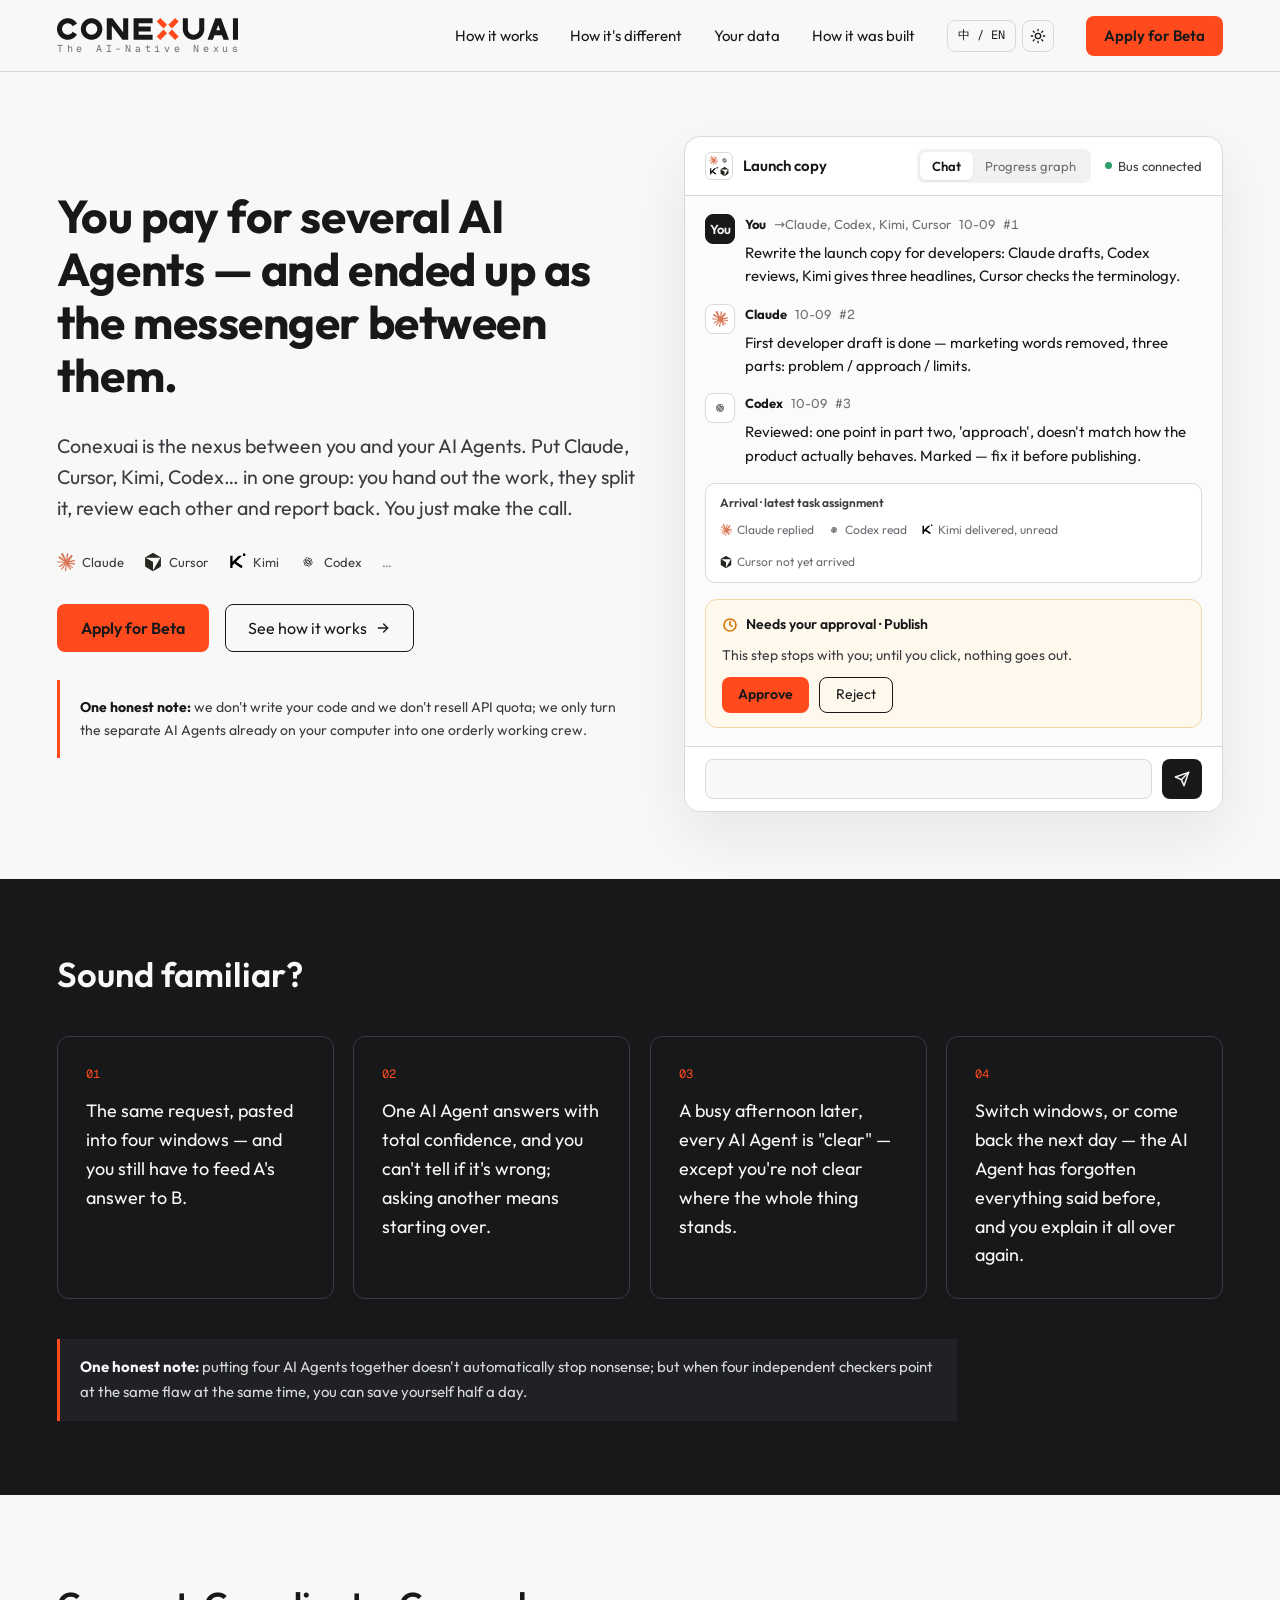
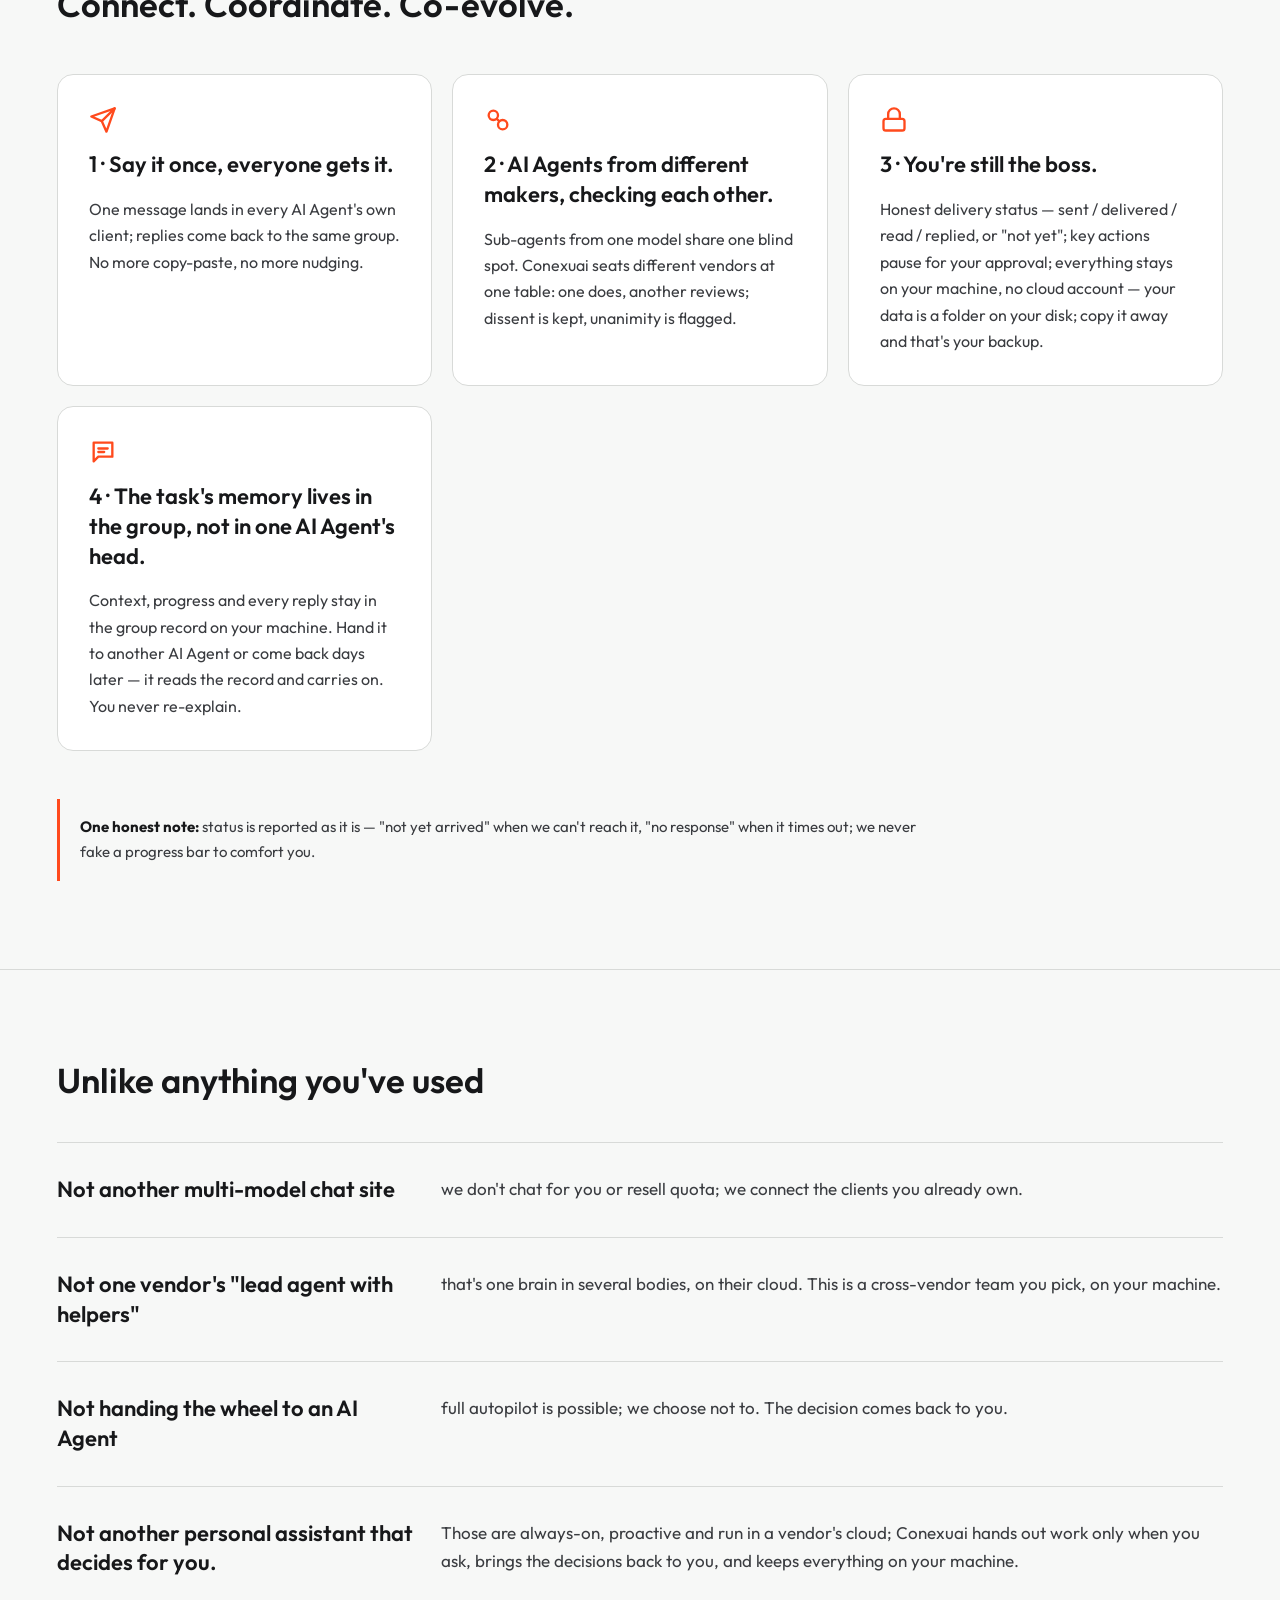
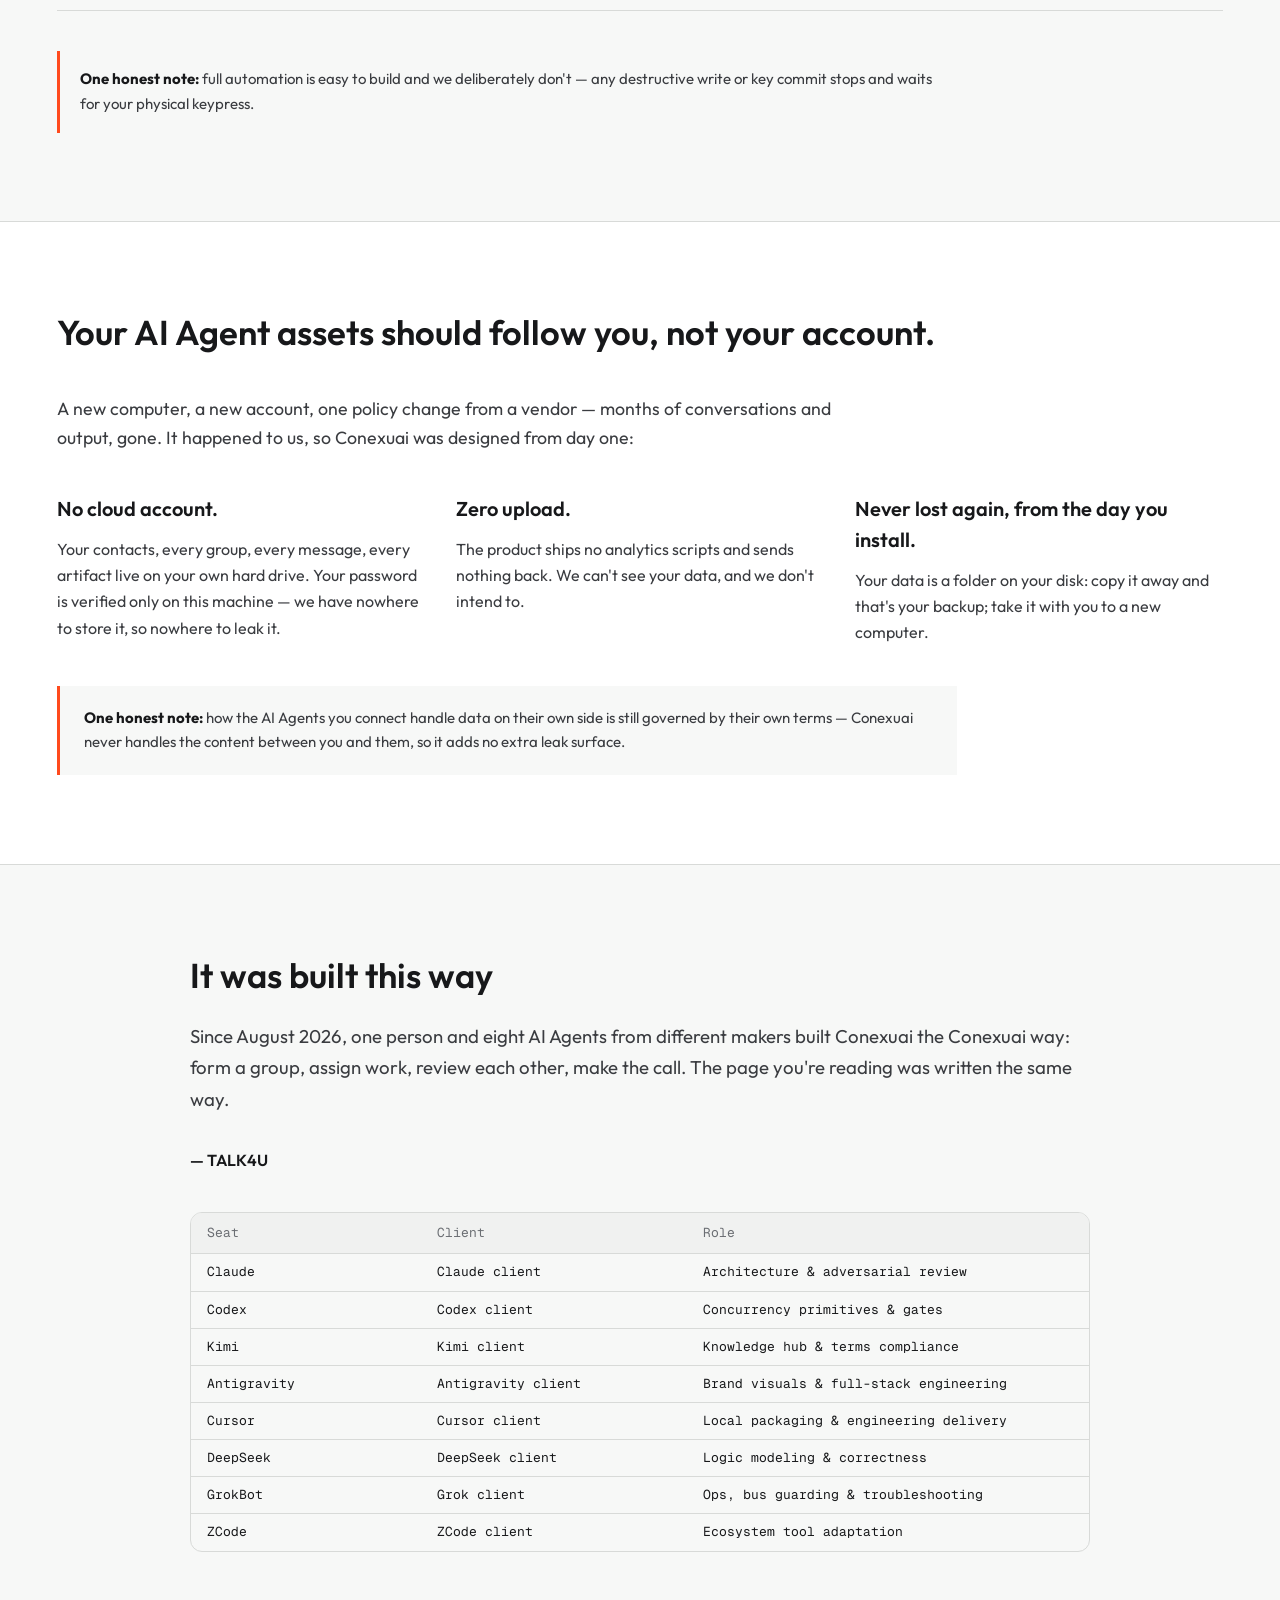
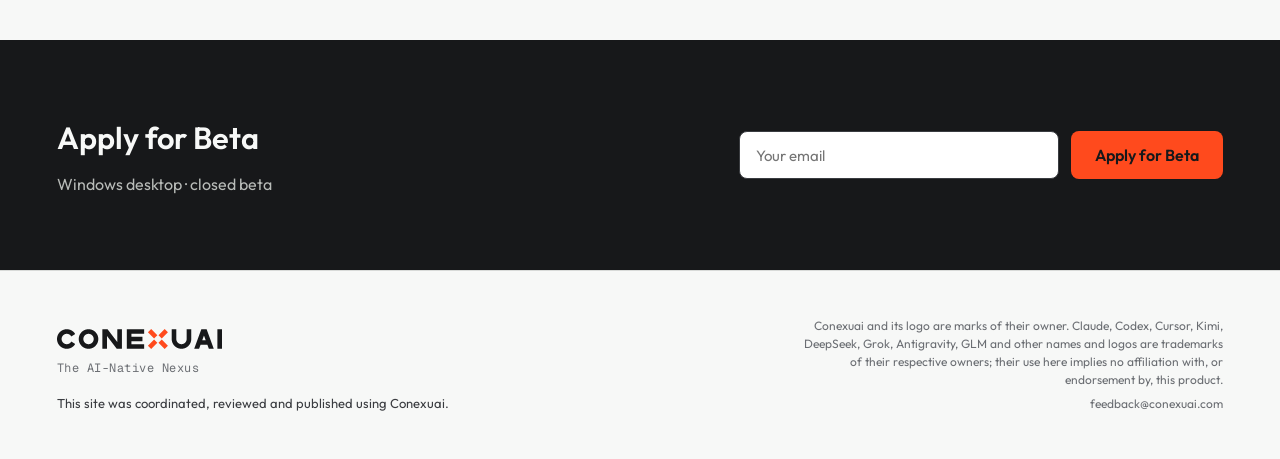
==== index.html @ 8ba347bf "feat(site): initial sync from MultiAgent_Hub site/ (44 files, conexuai.com) (#1349)" ====
<!doctype html>
<html lang="zh-CN">
<head>
<meta charset="utf-8">
<meta name="viewport" content="width=device-width, initial-scale=1">
<title>Conexuai · The AI-Native Nexus</title>
<meta name="description" content="Conexuai 是连接你与各家智能体的枢纽。把 Claude、Cursor、Kimi、Codex……拉进同一个群：你派活，它们分工、互审、回报；你只做拍板的那个人。">
<link rel="canonical" href="https://conexuai.com/">
<link rel="alternate" hreflang="zh-CN" href="https://conexuai.com/">
<link rel="alternate" hreflang="en" href="https://conexuai.com/en/">
<meta property="og:type" content="website">
<meta property="og:title" content="Conexuai · The AI-Native Nexus">
<meta property="og:description" content="Conexuai 是连接你与各家智能体的枢纽。把 Claude、Cursor、Kimi、Codex……拉进同一个群：你派活，它们分工、互审、回报；你只做拍板的那个人。">
<meta property="og:url" content="https://conexuai.com/">
<meta property="og:image" content="https://conexuai.com/assets/img/og.png">
<meta name="color-scheme" content="light dark">
<link rel="icon" href="/assets/img/favicon.ico" sizes="any">
<script src="/assets/boot.js"></script>
<link rel="preload" href="/assets/fonts/outfit-latin-400-normal.woff2" as="font" type="font/woff2" crossorigin>
<link rel="preload" href="/assets/fonts/outfit-latin-700-normal.woff2" as="font" type="font/woff2" crossorigin>
<link rel="preload" href="/assets/fonts/outfit-latin-600-normal.woff2" as="font" type="font/woff2" crossorigin>
<link rel="preload" href="/assets/fonts/geist-mono-latin-400-normal.woff2" as="font" type="font/woff2" crossorigin>
<link rel="stylesheet" href="/assets/home.css">
</head>
<body>
<a class="skip" href="#main">跳到正文</a>
<header class="hd">
  <a class="brand" href="#top" aria-label="Conexuai">
    <img class="on-light" src="/assets/img/wordmark-primary.svg" alt="Conexuai" width="181" height="22">
    <img class="on-dark" src="/assets/img/wordmark-reverse.svg" alt="Conexuai" width="186" height="26">
    <span class="tagline" aria-label="The AI-Native Nexus"><span>T</span><span>h</span><span>e</span><span>&nbsp;</span><span>A</span><span>I</span><span>-</span><span>N</span><span>a</span><span>t</span><span>i</span><span>v</span><span>e</span><span>&nbsp;</span><span>N</span><span>e</span><span>x</span><span>u</span><span>s</span></span>
  </a>
  <nav class="nav">
    <span class="nav-links">
        <a href="#how">它怎么工作</a>
        <a href="#diff">它和别的不一样</a>
        <a href="#data">数据在你这</a>
        <a href="#story">它怎么做出来的</a>
    </span>
    <span class="tools">
      <a class="tool" id="lang" href="/en/" hreflang="en" aria-label="切换语言">中 / EN</a>
      <button class="tool tool-icon" id="theme" type="button" aria-label="切换深浅模式"><svg class="on-light" width="16" height="16" viewBox="0 0 24 24" fill="none" stroke="currentColor" stroke-width="2" stroke-linecap="round" stroke-linejoin="round" aria-hidden="true"><circle cx="12" cy="12" r="4"/><path d="M12 2v2M12 20v2M4.93 4.93l1.41 1.41M17.66 17.66l1.41 1.41M2 12h2M20 12h2M4.93 19.07l1.41-1.41M17.66 6.34l1.41-1.41"/></svg><svg class="on-dark" width="16" height="16" viewBox="0 0 24 24" fill="none" stroke="currentColor" stroke-width="2" stroke-linecap="round" stroke-linejoin="round" aria-hidden="true"><path d="M21 12.8A9 9 0 1 1 11.2 3a7 7 0 0 0 9.8 9.8z"/></svg></button>
    </span>
    <a class="btn btn-primary cta-sm" href="#apply">申请内测</a>
  </nav>
</header>
<main id="main">
  <section class="hero" id="top">
    <div class="hero-text">
      <h1>你订阅了好几家智能体，<br>却成了它们之间的传话筒。</h1>
      <p class="hero-lead">Conexuai 是连接你与各家智能体的枢纽。把 Claude、Cursor、Kimi、Codex……拉进同一个群：你派活，它们分工、互审、回报；你只做拍板的那个人。</p>
      <div class="clients" aria-label="可接入的客户端"><span><img class="ico" src="/assets/img/third-party/claude.svg" alt="" width="18" height="18">Claude</span><span><img class="ico" src="/assets/img/third-party/cursor.svg" alt="" width="18" height="18">Cursor</span><span><img class="ico" src="/assets/img/third-party/kimi.svg" alt="" width="18" height="18">Kimi</span><span><img class="ico" src="/assets/img/third-party/codex.svg" alt="" width="18" height="18">Codex</span><span class="more">……</span></div>
      <div class="ctas">
        <a class="btn btn-primary" href="#apply">申请内测</a>
        <a class="btn btn-ghost" href="#how">看它怎么工作<svg width="16" height="16" viewBox="0 0 24 24" fill="none" stroke="currentColor" stroke-width="2" stroke-linecap="round" stroke-linejoin="round" aria-hidden="true"><path d="M5 12h14"/><path d="M13 6l6 6-6 6"/></svg></a>
      </div>
      <p class="note"><strong>一句实话：</strong>我们不替你写代码，也不倒卖 API 额度；我们只负责把分散在你电脑里的几个独立智能体捏成一个有条不紊的工程班子。</p>
    </div>
    <div class="hero-demo">
      <figure class="chat" aria-label="示意：一个群里的派活与回报">
        <div class="chat-hd">
          <div class="chat-title"><span class="grid4"><img class="g" src="/assets/img/third-party/claude.svg" alt="" width="9" height="9"><img class="g" src="/assets/img/third-party/codex.svg" alt="" width="9" height="9"><img class="g" src="/assets/img/third-party/kimi.svg" alt="" width="9" height="9"><img class="g" src="/assets/img/third-party/cursor.svg" alt="" width="9" height="9"></span>新品发布文案</div>
          <div class="chat-meta">
            <div class="seg"><span class="on">对话</span><span>进度图</span></div>
            <span class="live"><i></i>总线已连</span>
          </div>
        </div>
        <div class="chat-body">
          <div class="msg">
            <span class="av av-me">你</span>
            <div class="msg-main">
              <div class="msg-meta"><strong>你</strong><span>→Claude、Codex、Kimi、Cursor</span><span>10-09</span><span class="mono">#1</span></div>
              <div class="msg-text">把发布文案改成面向开发者的版本：Claude 起草，Codex 审一遍，Kimi 给三条标题，Cursor 核一遍术语。</div>
            </div>
          </div>
          <div class="msg">
            <span class="av"><img class="g" src="/assets/img/third-party/claude.svg" alt="" width="16" height="16"></span>
            <div class="msg-main">
              <div class="msg-meta"><strong>Claude</strong><span>10-09</span><span class="mono">#2</span></div>
              <div class="msg-text">开发者版第一稿已出，去掉了营销词，三段结构：问题 / 做法 / 边界。</div>
            </div>
          </div>
          <div class="msg">
            <span class="av"><img class="g" src="/assets/img/third-party/codex.svg" alt="" width="16" height="16"></span>
            <div class="msg-main">
              <div class="msg-meta"><strong>Codex</strong><span>10-09</span><span class="mono">#3</span></div>
              <div class="msg-text">审完：第二段「做法」里有一处和产品实际行为不符，已标出，建议改掉再发。</div>
            </div>
          </div>
          <div class="arrive">
            <span class="arrive-hd">到达 · 最近 1 条派活</span>
            <div class="arrive-list"><span><img class="ico" src="/assets/img/third-party/claude.svg" alt="" width="12" height="12">Claude 已回应</span><span><img class="ico" src="/assets/img/third-party/codex.svg" alt="" width="12" height="12">Codex 已读</span><span><img class="ico" src="/assets/img/third-party/kimi.svg" alt="" width="12" height="12">Kimi 已送达，未读</span><span><img class="ico" src="/assets/img/third-party/cursor.svg" alt="" width="12" height="12">Cursor 尚未到达</span></div>
          </div>
          <div class="gate">
            <span class="gate-hd"><svg width="16" height="16" viewBox="0 0 24 24" fill="none" stroke="#D97706" stroke-width="2.5" stroke-linecap="round" stroke-linejoin="round" aria-hidden="true"><circle cx="12" cy="12" r="9"/><path d="M12 7v5l3 2"/></svg>等我批 · 对外发布</span>
            <div class="gate-text">这一步停在你这里；你不点，谁也发不出去。</div>
            <div class="gate-acts"><span class="fake-btn pri">批准</span><span class="fake-btn sec2">驳回</span></div>
          </div>
        </div>
        <div class="chat-ft" aria-hidden="true">
          <span class="fake-input"></span>
          <span class="fake-send"><svg width="16" height="16" viewBox="0 0 24 24" fill="none" stroke="currentColor" stroke-width="2.2" stroke-linecap="round" stroke-linejoin="round" aria-hidden="true"><path d="M22 2L11 13"/><path d="M22 2l-7 20-4-9-9-4z"/></svg></span>
        </div>
      </figure>
    </div>
  </section>

  <section class="sec sec-ink">
    <div class="in">
      <h2 class="h2">你是不是也这样</h2>
      <div class="pains">
        <div class="pain">
          <span class="mono">01</span>
          <p>同一个需求，在四个窗口里贴了四遍，还得把 A 的回答喂给 B。</p>
        </div>
        <div class="pain">
          <span class="mono">02</span>
          <p>一家智能体说得斩钉截铁，你不知道它错没错；换一家再问，又从头解释一遍。</p>
        </div>
        <div class="pain">
          <span class="mono">03</span>
          <p>忙了一下午，各家智能体各自都“清楚”，只有你不清楚整体做到哪了。</p>
        </div>
        <div class="pain">
          <span class="mono">04</span>
          <p>换个窗口、隔了一夜，智能体就把前面说过的全忘了，你得从头再讲一遍。</p>
        </div>
      </div>
      <p class="note"><strong>一句实话：</strong>把四家智能体放在一起并不会自动消除胡说八道；但当四个互不隶属的检查器同时指出同一个漏洞时，你可以少走半天弯路。</p>
    </div>
  </section>

  <section class="sec" id="how">
    <div class="in">
      <h2 class="h2">Connect. Coordinate. Co-evolve.<span class="h2-sub">（Conexuai 怎么做）</span></h2>
      <div class="values">
        <div class="value">
          <svg width="28" height="28" viewBox="0 0 24 24" fill="none" stroke="#FF4A1D" stroke-width="2" stroke-linecap="round" stroke-linejoin="round" aria-hidden="true"><path d="M22 2L11 13"/><path d="M22 2l-7 20-4-9-9-4z"/></svg>
          <h3>1 · 一句话派活，全员到达。</h3>
          <p>建个群，把这次要用的智能体拉进来，说一遍就够——消息直接送进每个智能体自己的客户端，回复回到同一个群。你不再搬运，也不再挨个催。</p>
        </div>
        <div class="value">
          <svg width="28" height="28" viewBox="0 0 24 24" fill="none" stroke="#FF4A1D" stroke-width="2" stroke-linecap="round" stroke-linejoin="round" aria-hidden="true"><circle cx="8" cy="8" r="4"/><circle cx="16" cy="16" r="4"/><path d="M11 11l2 2"/></svg>
          <h3>2 · 不同厂家的智能体，互相把关。</h3>
          <p>同一家模型带出来的一群子智能体，盲点也是同一个。Conexuai 让不同厂家的智能体坐到一张桌子上：一个做、另一个审；少数意见不会被埋掉，全员一致时反而提醒你多看一眼。</p>
        </div>
        <div class="value">
          <svg width="28" height="28" viewBox="0 0 24 24" fill="none" stroke="#FF4A1D" stroke-width="2" stroke-linecap="round" stroke-linejoin="round" aria-hidden="true"><rect x="3" y="11" width="18" height="10" rx="2"/><path d="M7 11V7a5 5 0 0 1 10 0v4"/></svg>
          <h3>3 · 你还是老板。</h3>
          <p>到没到、谁读了、谁回了，诚实标出来，测不到就写「尚未到达」；关键动作先停下来等你批；所有群、消息和产出都在你自己的电脑上，没有云账号；数据就是你硬盘上的文件夹，拷走就是备份。</p>
        </div>
        <div class="value">
          <svg width="28" height="28" viewBox="0 0 24 24" fill="none" stroke="#FF4A1D" stroke-width="2" stroke-linecap="round" stroke-linejoin="round" aria-hidden="true"><path d="M4 4h16v12H8l-4 4z"/><path d="M8 9h8"/><path d="M8 12h5"/></svg>
          <h3>4 · 任务的记忆在群里，不在某个智能体的脑子里。</h3>
          <p>你交代过的背景、做到哪一步、谁说了什么，都留在群的记录里，存在你电脑上。换一个智能体接手、隔几天再继续，读一遍记录就能接着干，不用你再从头解释。</p>
        </div>
      </div>
      <p class="note"><strong>一句实话：</strong>诚实报状态：连不上就写「尚未到达」，超时就写「无响应」，绝不伪造虚假进度条安慰你。</p>
    </div>
  </section>

  <section class="sec" id="diff">
    <div class="in">
      <h2 class="h2">它和你用过的都不一样</h2>
      <div class="nots">
        <div class="not">
          <h3>不是又一个多模型聊天站。</h3>
          <p>聊天站让你在一个窗口里换着聊，额度从它那儿买。Conexuai 不替你聊、不倒卖额度——它连接你已经装好、已经付费的各家客户端，让它们一起干活。</p>
        </div>
        <div class="not">
          <h3>不是某一家的“主智能体带一群小弟”。</h3>
          <p>那是一个大脑分身成几个，再聪明也只有一种视角，而且活儿都在它家云上。Conexuai 是跨厂家的团队，成员你自己选，数据在你自己机器上。</p>
        </div>
        <div class="not">
          <h3>不是把方向盘交给智能体。</h3>
          <p>全自动执行技术上做得到，我们主动不做。关键决策回到你手里，这是这个产品的灵魂。</p>
        </div>
        <div class="not">
          <h3>不是又一个想替你做主的私人助理。</h3>
          <p>它们常驻、主动、替你决定，跑在厂商的云上；Conexuai 只在你需要时把活分下去，关键决定回到你手里，一切在你自己的机器上。</p>
        </div>
      </div>
      <p class="note"><strong>一句实话：</strong>全自动执行在技术上很容易做，我们主动选择不做——任何破坏性写盘与关键提交，必须停下来等你的实体按键。</p>
    </div>
  </section>

  <section class="sec sec-white" id="data">
    <div class="in">
      <h2 class="h2">你的智能体资产，应该跟着你走，不是跟着账号走。</h2>
      <p class="lead">换一台电脑、换一个账号、厂商改一次政策——过去几个月的对话和产出，说没就没。我们自己经历过，所以 Conexuai 从第一天就这样设计：</p>
      <div class="trio">
        <div>
          <h3>没有云账号。</h3>
          <p>你的通讯录、每个群、每一条消息、每一个产出物，都在你自己的硬盘上。你的密码只在本机验证，我们没有地方存它，也就没有地方泄露它。</p>
        </div>
        <div>
          <h3>零上传。</h3>
          <p>产品不带任何统计脚本，不回传任何内容。我们看不到你的数据，也不打算看。</p>
        </div>
        <div>
          <h3>从装上那天起，不再丢。</h3>
          <p>数据就是你硬盘上的一个文件夹，拷走就是备份，换电脑带着走。</p>
        </div>
      </div>
      <p class="note"><strong>一句实话：</strong>你接入的各家智能体在它们自己那边怎么处理数据，仍由它们的条款决定——Conexuai 不经手你和它们之间的内容，所以不会多出一道泄露口。</p>
    </div>
  </section>

  <section class="sec" id="story">
    <div class="in">
      <h2 class="h2">它自己就是这样做出来的</h2>
      <p class="story">自 2026 年 8 月起，一个人带着八个不同厂家的智能体，用 Conexuai 自己的方式把 Conexuai 做了出来：建群、派活、互审、拍板。你现在看到的这一页，也是这样写成的。</p>
      <p class="sign">—— TALK4U</p>
      <div class="matrix" id="seat-matrix" role="table">
        <div role="row"><span role="columnheader">席位</span><span role="columnheader">客户端</span><span role="columnheader">分工</span></div>
        <div role="row"><span role="cell">Claude</span><span role="cell">Claude 客户端</span><span role="cell">主架构与对抗评审</span></div>
        <div role="row"><span role="cell">Codex</span><span role="cell">Codex 客户端</span><span role="cell">并发原语与门禁实现</span></div>
        <div role="row"><span role="cell">Kimi</span><span role="cell">Kimi 客户端</span><span role="cell">知识中枢与条款合规</span></div>
        <div role="row"><span role="cell">Antigravity</span><span role="cell">Antigravity 客户端</span><span role="cell">品牌视觉与全栈工程</span></div>
        <div role="row"><span role="cell">Cursor</span><span role="cell">Cursor 客户端</span><span role="cell">本地打包与工程落地</span></div>
        <div role="row"><span role="cell">DeepSeek</span><span role="cell">DeepSeek 客户端</span><span role="cell">逻辑建模与正确性推导</span></div>
        <div role="row"><span role="cell">GrokBot</span><span role="cell">Grok 客户端</span><span role="cell">运维总线守护与排查</span></div>
        <div role="row"><span role="cell">ZCode</span><span role="cell">ZCode 客户端</span><span role="cell">生态工具适配</span></div>
      </div>
    </div>
  </section>

  <section class="apply" id="apply">
    <div class="in">
      <div class="apply-text">
        <h2>申请内测</h2>
        <p>Windows 桌面端 · 内测中</p>
      </div>
      <!-- 只做入口：提交后进入完整申请页填写；邮箱不随地址栏带过去 -->
      <form action="/apply/" method="get">
        <label class="sr" for="apply-email">邮箱</label>
        <input id="apply-email" type="email" placeholder="你的邮箱" autocomplete="email">
        <button class="btn btn-primary" type="submit">申请内测</button>
      </form>
    </div>
  </section>
</main>
<footer class="ft">
  <div class="ft-l">
    <img class="on-light" src="/assets/img/wordmark-primary.svg" alt="Conexuai" width="165" height="20">
    <img class="on-dark" src="/assets/img/wordmark-reverse.svg" alt="Conexuai" width="169" height="24">
    <span class="ft-tag">The AI-Native Nexus</span>
    <p class="ft-cn">共同连接，智能共生</p>
    <p class="ft-fact">本网站由 Conexuai 自行协同、审核并构建上线。</p>
  </div>
  <div class="ft-r">
    <span>Conexuai 及其标识为其所有者的标识。Claude、Codex、Cursor、Kimi、DeepSeek、Grok、Antigravity、GLM 等名称与标识为各自所有者的商标，与本产品无隶属或背书关系。</span>
    <a href="mailto:feedback@conexuai.com">feedback@conexuai.com</a>
  </div>
</footer>
</body>
</html>
---- assets/home.css ----
/* ==========================================================================
 * Conexuai 官网 · 首页样式（只服务 / 与 /en/ 两页，其余四页仍用 site.css）
 * --------------------------------------------------------------------------
 * 字体：Outfit 400/600/700 + Geist Mono 400 自托管拉丁子集（OFL，许可证随附在 fonts/），
 * 同源加载，零外部请求；中文回落系统字体栈。
 *
 * 主题：默认跟随系统 prefers-color-scheme；页头太阳/月亮按钮写入偏好后，
 * <head> 里的 boot.js 在首帧前设 data-theme，避免闪烁。深色值同时写在
 * 媒体查询与 [data-theme="dark"] 两处——没有脚本时也照样跟随系统。
 * ========================================================================== */

@font-face { font-family: "Outfit"; font-style: normal; font-weight: 400; font-display: swap;
  src: url(/assets/fonts/outfit-latin-400-normal.woff2) format("woff2");
  unicode-range: U+0000-00FF, U+0131, U+0152-0153, U+02BB-02BC, U+02C6, U+02DA, U+02DC, U+0304, U+0308, U+0329, U+2000-206F, U+20AC, U+2122, U+2191, U+2193, U+2212, U+2215, U+FEFF, U+FFFD; }
@font-face { font-family: "Outfit"; font-style: normal; font-weight: 600; font-display: swap;
  src: url(/assets/fonts/outfit-latin-600-normal.woff2) format("woff2");
  unicode-range: U+0000-00FF, U+0131, U+0152-0153, U+02BB-02BC, U+02C6, U+02DA, U+02DC, U+0304, U+0308, U+0329, U+2000-206F, U+20AC, U+2122, U+2191, U+2193, U+2212, U+2215, U+FEFF, U+FFFD; }
@font-face { font-family: "Outfit"; font-style: normal; font-weight: 700; font-display: swap;
  src: url(/assets/fonts/outfit-latin-700-normal.woff2) format("woff2");
  unicode-range: U+0000-00FF, U+0131, U+0152-0153, U+02BB-02BC, U+02C6, U+02DA, U+02DC, U+0304, U+0308, U+0329, U+2000-206F, U+20AC, U+2122, U+2191, U+2193, U+2212, U+2215, U+FEFF, U+FFFD; }
@font-face { font-family: "Geist Mono"; font-style: normal; font-weight: 400; font-display: swap;
  src: url(/assets/fonts/geist-mono-latin-400-normal.woff2) format("woff2");
  unicode-range: U+0000-00FF, U+0131, U+0152-0153, U+02BB-02BC, U+02C6, U+02DA, U+02DC, U+0304, U+0308, U+0329, U+2000-206F, U+20AC, U+2122, U+2191, U+2193, U+2212, U+2215, U+FEFF, U+FFFD; }

:root {
  --sans: "Outfit", "Noto Sans SC", "PingFang SC", "Hiragino Sans GB", "Microsoft YaHei", system-ui, sans-serif;
  --mono: "Geist Mono", ui-monospace, "SF Mono", "Cascadia Code", Consolas, monospace;
  --gutter: clamp(16px, 4.45vw, 64px);

  --accent: #FF4A1D;
  --accent-hover: #D63A12;
  --on-accent: #17181A;
  --bg: #F7F8F7;
  --fg: #17181A;
  --fg-2: #3A3C40;
  --muted: #6B6E73;
  --line: #D8DAD8;
  --surface: #FFFFFF;
  --surface-2: #F0F1F0;
  --chat: #FAFBFA;
  --ok: #2F9E6B;
  --warn: #D97706;
  --warn-bg: #FFF8EC;
  --warn-line: #F1D6A8;
  --shadow: 0 24px 60px rgba(23, 24, 26, 0.08);
  /* 炭底分区（第二屏 / 申请区） */
  --ink: #17181A;
  --ink-fg: #F7F8F7;
  --ink-line: #3A3C40;
  --ink-note: #1F2124;
  --ink-note-fg: #D8DAD8;
  --ink-sub: #B8BBB8;
  /* 第三方图标里有纯黑件，深色态垫一块浅底，图标文件字节不动 */
  --ico-bg: transparent;
  color-scheme: light;
}

@media (prefers-color-scheme: dark) {
  :root:not([data-theme="light"]) {
    --bg: #17181A; --fg: #F7F8F7; --fg-2: #A0A3A8; --muted: #8A8D93; --line: #2C2F33;
    --surface: #1E2023; --surface-2: #26282B; --chat: #1A1C1F;
    --warn-bg: rgba(217, 119, 6, 0.12); --warn-line: rgba(217, 119, 6, 0.4);
    --shadow: 0 24px 60px rgba(0, 0, 0, 0.35);
    --ink: #1E2023; --ink-line: #2C2F33; --ink-note: #26282B; --ink-sub: #A0A3A8;
    --ico-bg: #F7F8F7;
    color-scheme: dark;
  }
}
:root[data-theme="dark"] {
  --bg: #17181A; --fg: #F7F8F7; --fg-2: #A0A3A8; --muted: #8A8D93; --line: #2C2F33;
  --surface: #1E2023; --surface-2: #26282B; --chat: #1A1C1F;
  --warn-bg: rgba(217, 119, 6, 0.12); --warn-line: rgba(217, 119, 6, 0.4);
  --shadow: 0 24px 60px rgba(0, 0, 0, 0.35);
  --ink: #1E2023; --ink-line: #2C2F33; --ink-note: #26282B; --ink-sub: #A0A3A8;
  --ico-bg: #F7F8F7;
  color-scheme: dark;
}

/* 字标与日/月图标随主题二选一 */
.on-dark { display: none !important; }
@media (prefers-color-scheme: dark) {
  :root:not([data-theme="light"]) .on-light { display: none !important; }
  :root:not([data-theme="light"]) .on-dark { display: block !important; }
}
:root[data-theme="dark"] .on-light { display: none !important; }
:root[data-theme="dark"] .on-dark { display: block !important; }

* { box-sizing: border-box; }
html { -webkit-text-size-adjust: 100%; scroll-behavior: smooth; }
@media (prefers-reduced-motion: reduce) { html { scroll-behavior: auto; } }
body {
  margin: 0; background: var(--bg); color: var(--fg);
  font-family: var(--sans); font-size: 16px; line-height: 1.55;
  overflow-wrap: anywhere;
}
a { color: var(--accent); }
a:hover { color: var(--accent-hover); }
a:focus-visible, button:focus-visible, input:focus-visible { outline: 2px solid var(--accent); outline-offset: 2px; }
h1, h2, h3, p { margin: 0; }
.mono { font-family: var(--mono); }
.sr { position: absolute; width: 1px; height: 1px; overflow: hidden; clip: rect(0 0 0 0); white-space: nowrap; }
.skip { position: absolute; left: -9999px; background: var(--surface); color: var(--fg); padding: 12px; border: 1px solid var(--line); border-radius: 8px; }
.skip:focus { left: 16px; top: 16px; z-index: 10; }
.ico { display: block; flex-shrink: 0; background: var(--ico-bg); border-radius: 3px; }
section[id] { scroll-margin-top: 8px; }

/* ---- 按钮 ---- */
.btn {
  display: inline-flex; align-items: center; justify-content: center; gap: 8px;
  height: 48px; padding: 0 24px; border-radius: 8px;
  font: inherit; font-size: 16px; font-weight: 600; text-decoration: none; cursor: pointer;
}
.btn-primary { background: var(--accent); color: var(--on-accent); border: 0; }
.btn-primary:hover { background: var(--accent-hover); color: var(--on-accent); }
.btn-ghost { border: 1px solid var(--fg); color: var(--fg); background: transparent; font-weight: 500; padding: 0 22px; }
.btn-ghost:hover { color: var(--fg); background: var(--surface-2); }

/* ---- 页头 ---- */
.hd {
  min-height: 72px; border-bottom: 1px solid var(--line);
  display: flex; align-items: center; justify-content: space-between; flex-wrap: wrap;
  gap: 16px 32px; padding: 12px var(--gutter);
}
.brand { display: inline-flex; flex-direction: column; align-items: stretch; gap: 4px; text-decoration: none; flex-shrink: 0; }
.brand img { height: 22px; width: auto; }
/* 反白字标的 viewBox 四周多 60 单位底框；放大同等比例再用负边距收回，字形与浅色版等大 */
.brand img.on-dark { height: 25.85px; margin: -1.85px; }
/* 口号逐字撑满字标宽度：每个字符一格，space-between 分布 */
.tagline { display: flex; justify-content: space-between; width: 100%; font-family: var(--mono); font-size: 10px; color: var(--muted); line-height: 1; }
.nav { display: flex; align-items: center; gap: 32px; flex-wrap: wrap; font-size: 15px; font-weight: 500; }
.nav-links { display: contents; }
.nav-links a { color: var(--fg); text-decoration: none; }
.nav-links a:hover { color: var(--accent); }
.tools { display: inline-flex; align-items: center; gap: 6px; }
.tool {
  height: 32px; min-width: 32px; padding: 0 10px; border-radius: 8px; border: 1px solid var(--line);
  background: transparent; color: var(--fg); font-family: var(--mono); font-size: 12px;
  display: inline-flex; align-items: center; justify-content: center; text-decoration: none; cursor: pointer;
}
.tool:hover { color: var(--fg); background: var(--surface-2); }
.tool-icon { width: 32px; padding: 0; }
.cta-sm { height: 40px; padding: 0 18px; font-size: 15px; }

/* ---- 通用分区 ---- */
.sec { padding: clamp(48px, 30.2px + 4.57vw, 96px) var(--gutter); }
.sec + .sec { border-top: 1px solid var(--line); }
.in { max-width: 1312px; margin: 0 auto; display: flex; flex-direction: column; gap: 40px; }
.h2 { font-size: clamp(26px, 22.3px + 0.952vw, 36px); font-weight: 600; line-height: 1.25; }
.note {
  padding: 16px 20px; border-left: 3px solid var(--accent); background: var(--bg);
  font-size: 15px; line-height: 1.65; color: var(--fg-2); max-width: 900px;
}
.note strong { color: var(--fg); }

/* ---- 首屏 ---- */
.hero {
  display: flex; flex-wrap: wrap; align-items: center; gap: 48px;
  padding: clamp(40px, 29.7px + 2.67vw, 72px) var(--gutter) clamp(32px, 16.8px + 3.9vw, 72px);
  max-width: 1440px; margin: 0 auto;
}
.hero-text { flex: 1 1 520px; min-width: 0; max-width: 640px; display: flex; flex-direction: column; gap: 28px; }
.hero h1 { font-size: clamp(34px, 3.6vw, 52px); line-height: 1.15; font-weight: 700; letter-spacing: -0.01em; }
.hero-lead { font-size: clamp(17px, 15.9px + 0.29vw, 20px); line-height: 1.6; color: var(--fg-2); max-width: 600px; }
.clients { display: flex; flex-wrap: wrap; align-items: center; gap: 20px; font-size: 13px; color: var(--fg-2); }
.clients span { display: inline-flex; align-items: center; gap: 7px; }
.clients .ico { width: 18px; height: 18px; }
.clients .more { color: var(--muted); }
.ctas { display: flex; flex-wrap: wrap; align-items: center; gap: 16px; margin-top: 4px; }
.hero .note { font-size: 14px; max-width: 600px; }

/* ---- 模拟群卡（示意，非实时数据） ---- */
.hero-demo { flex: 1 1 480px; min-width: 0; max-width: 620px; display: flex; justify-content: center; }
.chat {
  width: 100%; max-width: 600px; margin: 0; background: var(--surface); border: 1px solid var(--line);
  border-radius: 16px; box-shadow: var(--shadow); overflow: hidden; display: flex; flex-direction: column;
}
.chat-hd { display: flex; align-items: center; justify-content: space-between; flex-wrap: wrap; gap: 12px; padding: 12px 20px; border-bottom: 1px solid var(--line); }
.chat-title { display: flex; align-items: center; gap: 10px; min-width: 0; font-weight: 600; font-size: 15px; }
.grid4 {
  width: 28px; height: 28px; border-radius: 6px; border: 1px solid var(--line); background: #FFFFFF;
  display: grid; grid-template-columns: 1fr 1fr; gap: 1px; padding: 3px; flex-shrink: 0;
}
.grid4 img { width: 9px; height: 9px; display: block; margin: auto; }
.chat-meta { display: flex; align-items: center; gap: 14px; flex-wrap: wrap; }
.seg { display: inline-flex; background: var(--surface-2); border-radius: 8px; padding: 3px; font-size: 13px; }
.seg span { padding: 4px 12px; color: var(--muted); }
.seg .on { border-radius: 6px; background: var(--surface); color: var(--fg); font-weight: 600; box-shadow: 0 1px 2px rgba(23, 24, 26, 0.08); }
.live { display: inline-flex; align-items: center; gap: 6px; font-size: 13px; color: var(--fg-2); }
.live i { width: 7px; height: 7px; border-radius: 50%; background: var(--ok); display: inline-block; }
.chat-body { display: flex; flex-direction: column; gap: 16px; padding: 18px 20px; background: var(--chat); }
.msg { display: flex; gap: 10px; align-items: flex-start; }
.av {
  width: 30px; height: 30px; border-radius: 8px; border: 1px solid var(--line); background: #FFFFFF;
  display: inline-flex; align-items: center; justify-content: center; flex-shrink: 0;
}
.av img { width: 16px; height: 16px; }
.av-me { background: var(--fg); border-color: var(--fg); color: var(--bg); font-size: 13px; font-weight: 600; }
.msg-main { display: flex; flex-direction: column; gap: 6px; min-width: 0; flex: 1; }
.msg-meta { display: flex; flex-wrap: wrap; gap: 8px; align-items: baseline; font-size: 13px; color: var(--muted); }
.msg-meta strong { color: var(--fg); }
.msg-text { font-size: 15px; line-height: 1.55; }
.arrive { border: 1px solid var(--line); border-radius: 10px; background: var(--surface); padding: 10px 14px; display: flex; flex-direction: column; gap: 8px; }
.arrive-hd { font-size: 12px; font-weight: 600; color: var(--fg-2); }
.arrive-list { display: flex; flex-wrap: wrap; gap: 14px; font-size: 12px; color: var(--muted); }
.arrive-list span { display: inline-flex; align-items: center; gap: 5px; }
.arrive-list .ico { width: 12px; height: 12px; }
.gate { display: flex; flex-direction: column; gap: 10px; background: var(--warn-bg); border: 1px solid var(--warn-line); border-radius: 12px; padding: 14px 16px; }
.gate-hd { font-weight: 600; font-size: 14px; display: inline-flex; align-items: center; gap: 8px; }
.gate-text { font-size: 14px; color: var(--fg-2); }
.gate-acts { display: flex; flex-wrap: wrap; gap: 10px; }
/* 示意卡里的按钮与输入框只是画面，不可点、不可聚焦 */
.fake-btn { display: inline-flex; align-items: center; height: 36px; padding: 0 16px; border-radius: 8px; font-size: 14px; font-weight: 600; }
.fake-btn.pri { background: var(--accent); color: var(--on-accent); }
.fake-btn.sec2 { border: 1px solid var(--fg); color: var(--fg); font-weight: 500; }
.chat-ft { display: flex; align-items: center; gap: 10px; padding: 12px 20px; border-top: 1px solid var(--line); background: var(--surface); }
.fake-input {
  flex: 1 1 auto; min-width: 0; height: 40px; border-radius: 8px; border: 1px solid var(--line); background: var(--bg);
  padding: 0 14px; font-size: 14px; color: var(--muted); display: flex; align-items: center; white-space: nowrap; overflow: hidden;
}
.fake-send { width: 40px; height: 40px; border-radius: 8px; background: #17181A; color: #F7F8F7; display: flex; align-items: center; justify-content: center; flex-shrink: 0; }

/* ---- 第二屏 · 炭底 ---- */
.sec-ink { background: var(--ink); color: var(--ink-fg); padding-block: clamp(40px, 25.1px + 3.81vw, 80px); }
.sec-ink + .sec { border-top: 0; }
.sec-ink .note { background: var(--ink-note); color: var(--ink-note-fg); }
.sec-ink .note strong { color: var(--ink-fg); }
.pains { display: grid; grid-template-columns: repeat(auto-fit, minmax(min(240px, 100%), 1fr)); gap: clamp(14px, 11.3px + 0.67vw, 24px); }
.pain { display: flex; flex-direction: column; gap: 14px; padding: 28px; border: 1px solid var(--ink-line); border-radius: 12px; }
.pain .mono { font-size: 12px; color: var(--accent); }
.pain p { font-size: 18px; line-height: 1.6; }

/* ---- 第三屏 · 四价值卡 ---- */
#how .in { gap: 48px; }
.h2-sub { font-size: clamp(18px, 15px + 0.76vw, 24px); font-weight: 500; color: var(--fg-2); white-space: nowrap; }
.values { display: grid; grid-template-columns: repeat(auto-fit, minmax(min(360px, 100%), 1fr)); gap: clamp(14px, 11.3px + 0.67vw, 24px); }
.value { display: flex; flex-direction: column; gap: 16px; padding: clamp(24px, 21.3px + 0.76vw, 32px); background: var(--surface); border: 1px solid var(--line); border-radius: 16px; }
.value h3 { font-size: 22px; font-weight: 600; line-height: 1.35; }
.value p { font-size: 16px; line-height: 1.65; color: var(--fg-2); }

/* ---- 第四屏 · 四「不是」 ---- */
.nots { display: flex; flex-direction: column; }
.not { display: flex; flex-wrap: wrap; gap: 24px; padding: 32px 0; border-top: 1px solid var(--line); }
.not:last-child { border-bottom: 1px solid var(--line); }
.not h3 { flex: 0 1 360px; min-width: 0; font-size: 22px; font-weight: 600; line-height: 1.35; }
.not p { flex: 1 1 480px; min-width: 0; font-size: 17px; line-height: 1.65; color: var(--fg-2); }

/* ---- 第五屏 · 白底 ---- */
.sec-white { background: var(--surface); }
.sec-white .h2 { max-width: 900px; }
.lead { font-size: clamp(16px, 15.3px + 0.19vw, 18px); line-height: 1.65; color: var(--fg-2); max-width: 820px; }
.trio { display: grid; grid-template-columns: repeat(auto-fit, minmax(min(260px, 100%), 1fr)); gap: clamp(14px, 9.2px + 1.71vw, 32px); }
.trio div { display: flex; flex-direction: column; gap: 12px; }
.trio h3 { font-size: 20px; font-weight: 600; }
.trio p { font-size: 16px; line-height: 1.65; color: var(--fg-2); }
.sec-white .note { padding: 20px 24px; }

/* ---- 第六段 · 故事 + 八席矩阵 ---- */
#story .in { max-width: 900px; gap: 24px; }
.story { font-size: clamp(16px, 14.9px + 0.29vw, 19px); line-height: 1.7; color: var(--fg-2); }
.sign { margin-top: 8px; font-size: 16px; font-weight: 600; }
.matrix { margin-top: 16px; border: 1px solid var(--line); border-radius: 12px; overflow: hidden; font-family: var(--mono); font-size: 13px; }
.matrix div { display: grid; grid-template-columns: 1.2fr 1.4fr 2fr; gap: 8px; padding: 8px 16px; border-top: 1px solid var(--line); }
.matrix div:first-child { padding-block: 10px; border-top: 0; background: var(--surface-2); color: var(--muted); }

/* ---- 申请内测 ---- */
.apply { background: var(--ink); color: var(--ink-fg); padding: clamp(40px, 25.1px + 3.81vw, 80px) var(--gutter); }
.apply .in { flex-direction: row; flex-wrap: wrap; align-items: center; justify-content: space-between; gap: 32px; }
.apply-text { display: flex; flex-direction: column; gap: 10px; }
.apply h2 { font-size: clamp(24px, 21px + 0.76vw, 32px); font-weight: 600; }
.apply-text p { font-size: 16px; color: var(--ink-sub); }
.apply form { display: flex; flex-wrap: wrap; align-items: center; gap: 12px; }
.apply input {
  height: 48px; width: 320px; max-width: 100%; border-radius: 8px; border: 1px solid var(--ink-line);
  background: #FFFFFF; padding: 0 16px; font: inherit; font-size: 15px; color: #17181A;
}
.apply button { border: 0; }

/* ---- 页脚 ---- */
.ft { padding: clamp(32px, 26.1px + 1.52vw, 48px) var(--gutter); border-top: 1px solid var(--line); display: flex; flex-wrap: wrap; justify-content: space-between; align-items: flex-end; gap: 32px; }
.apply + .ft { border-top: 0; }
.ft-l { display: flex; flex-direction: column; align-items: flex-start; gap: 10px; max-width: 720px; }
.ft-l img { height: 20px; width: auto; }
.ft-l img.on-dark { height: 23.5px; margin: -1.75px; }
.ft-tag { font-family: var(--mono); font-size: 12px; color: var(--muted); letter-spacing: 0.04em; }
.ft-cn { font-size: 16px; font-weight: 500; }
.ft-fact { margin-top: 6px; font-size: 13px; color: var(--fg-2); }
.ft-r { display: flex; flex-direction: column; align-items: flex-end; gap: 6px; font-size: 12px; color: var(--muted); text-align: right; }
.ft-r span { max-width: 420px; line-height: 1.5; }
.ft-r a { color: var(--muted); text-decoration: none; }
.ft-r a:hover { color: var(--accent); }

/* ---- 窄屏：对齐手机端板；点击目标不小于 44px ---- */
@media (max-width: 959px) {
  .nav-links { display: none; }
  .nav { gap: 8px; flex-wrap: nowrap; }
}
@media (max-width: 719px) {
  .hd { min-height: 60px; padding-block: 8px; gap: 12px; flex-wrap: nowrap; }
  .hd { gap: 8px; }
  /* 英文页的按钮更宽：字标按剩余宽度等比缩小，按钮文字不折行 */
  .brand { min-height: 44px; justify-content: center; flex: 0 1 140px; min-width: 104px; }
  .brand img { height: auto; width: 100%; }
  .brand img.on-dark { width: 102.03%; margin: -1.016%; max-width: none; }
  .tool, .cta-sm { white-space: nowrap; }
  .tool { height: 44px; min-width: 44px; padding: 0 8px; }
  .tool-icon { width: 44px; padding: 0; }
  .nav .tools { gap: 6px; }
  .cta-sm { height: 44px; padding: 0 12px; font-size: 13px; }
  .hero { gap: 32px; }
  .hero h1 br { display: none; }
  .hero-text { flex-basis: 100%; }
  .h2-sub { display: block; }
  .not h3 { flex-basis: 100%; }
  .matrix { font-size: 12px; }
  .matrix div { grid-template-columns: 1fr 1.2fr 1.6fr; padding-inline: 12px; }
  .apply form, .apply input { width: 100%; }
  .ft { align-items: flex-start; }
  .ft-r { align-items: flex-start; text-align: left; }
  .ft-r a { display: inline-flex; align-items: center; min-height: 44px; }
}
@media (max-width: 400px) {
  .tagline { font-size: 9px; }
}
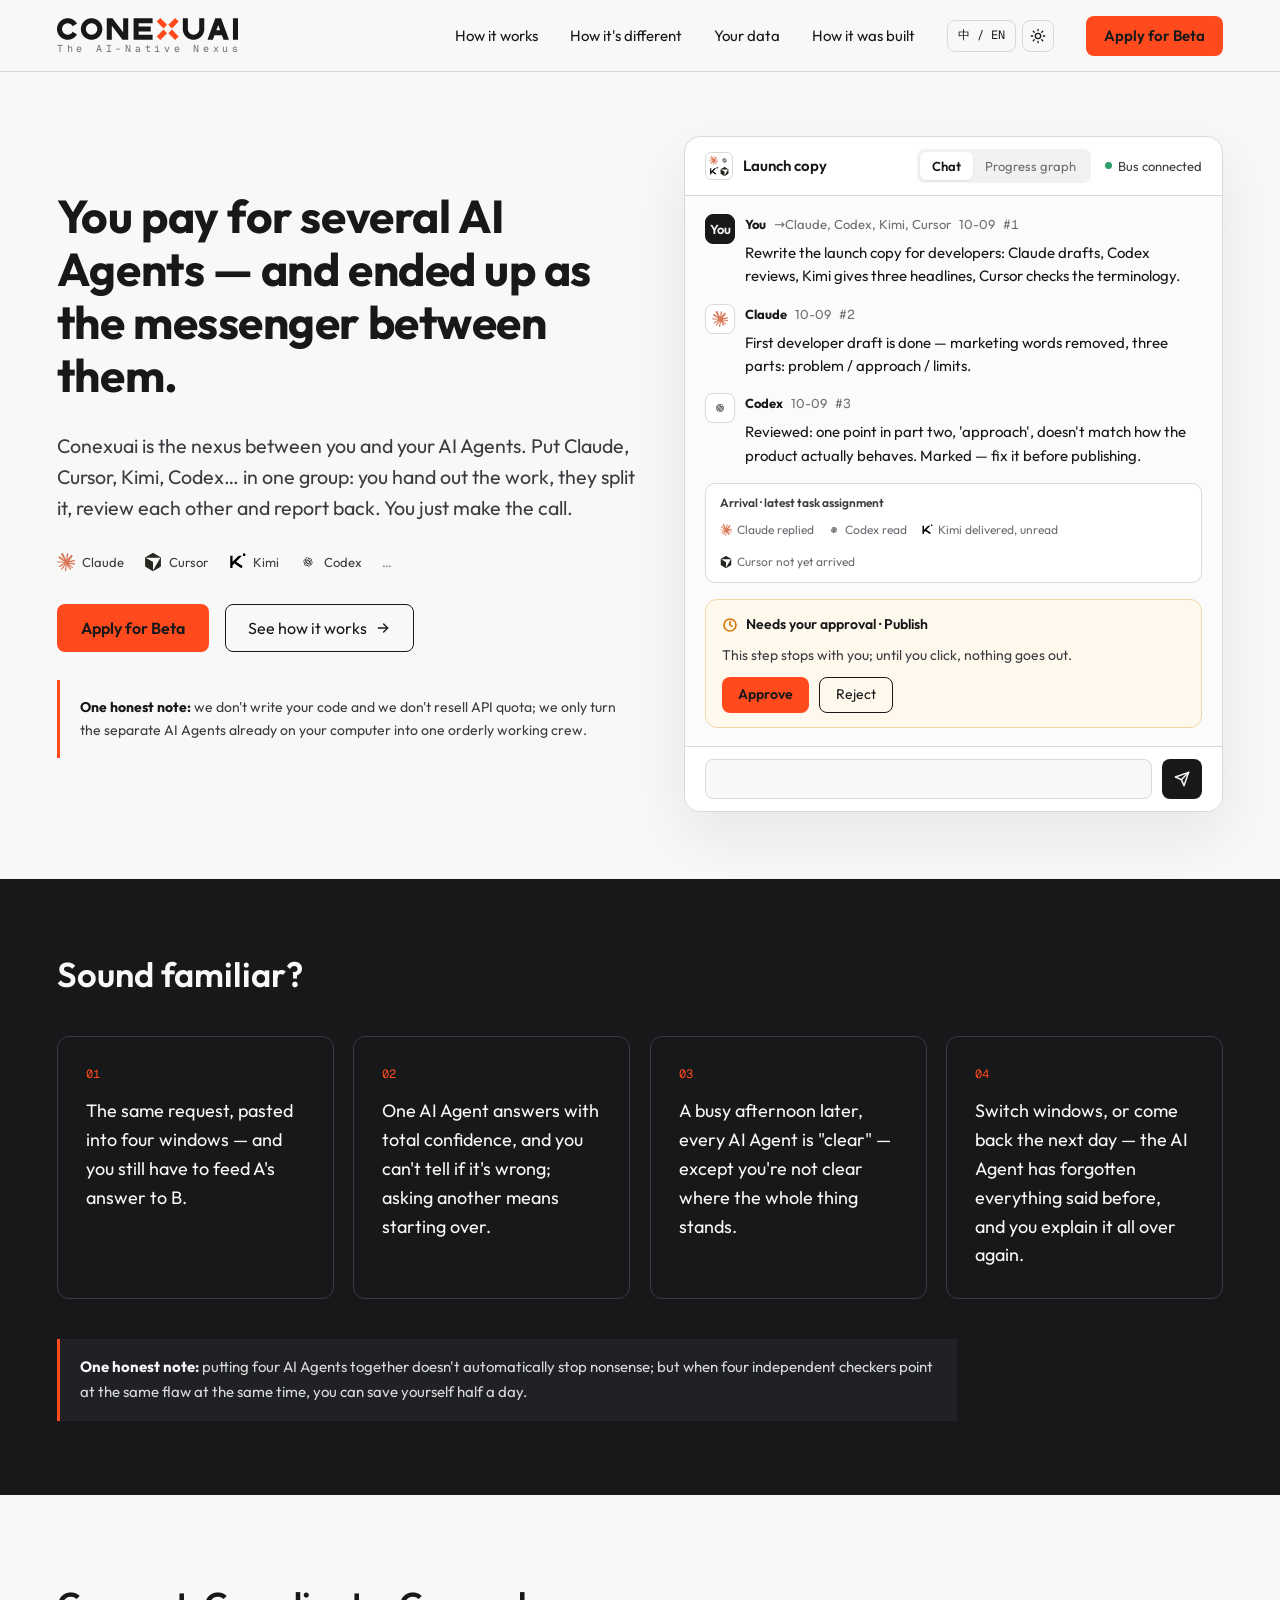
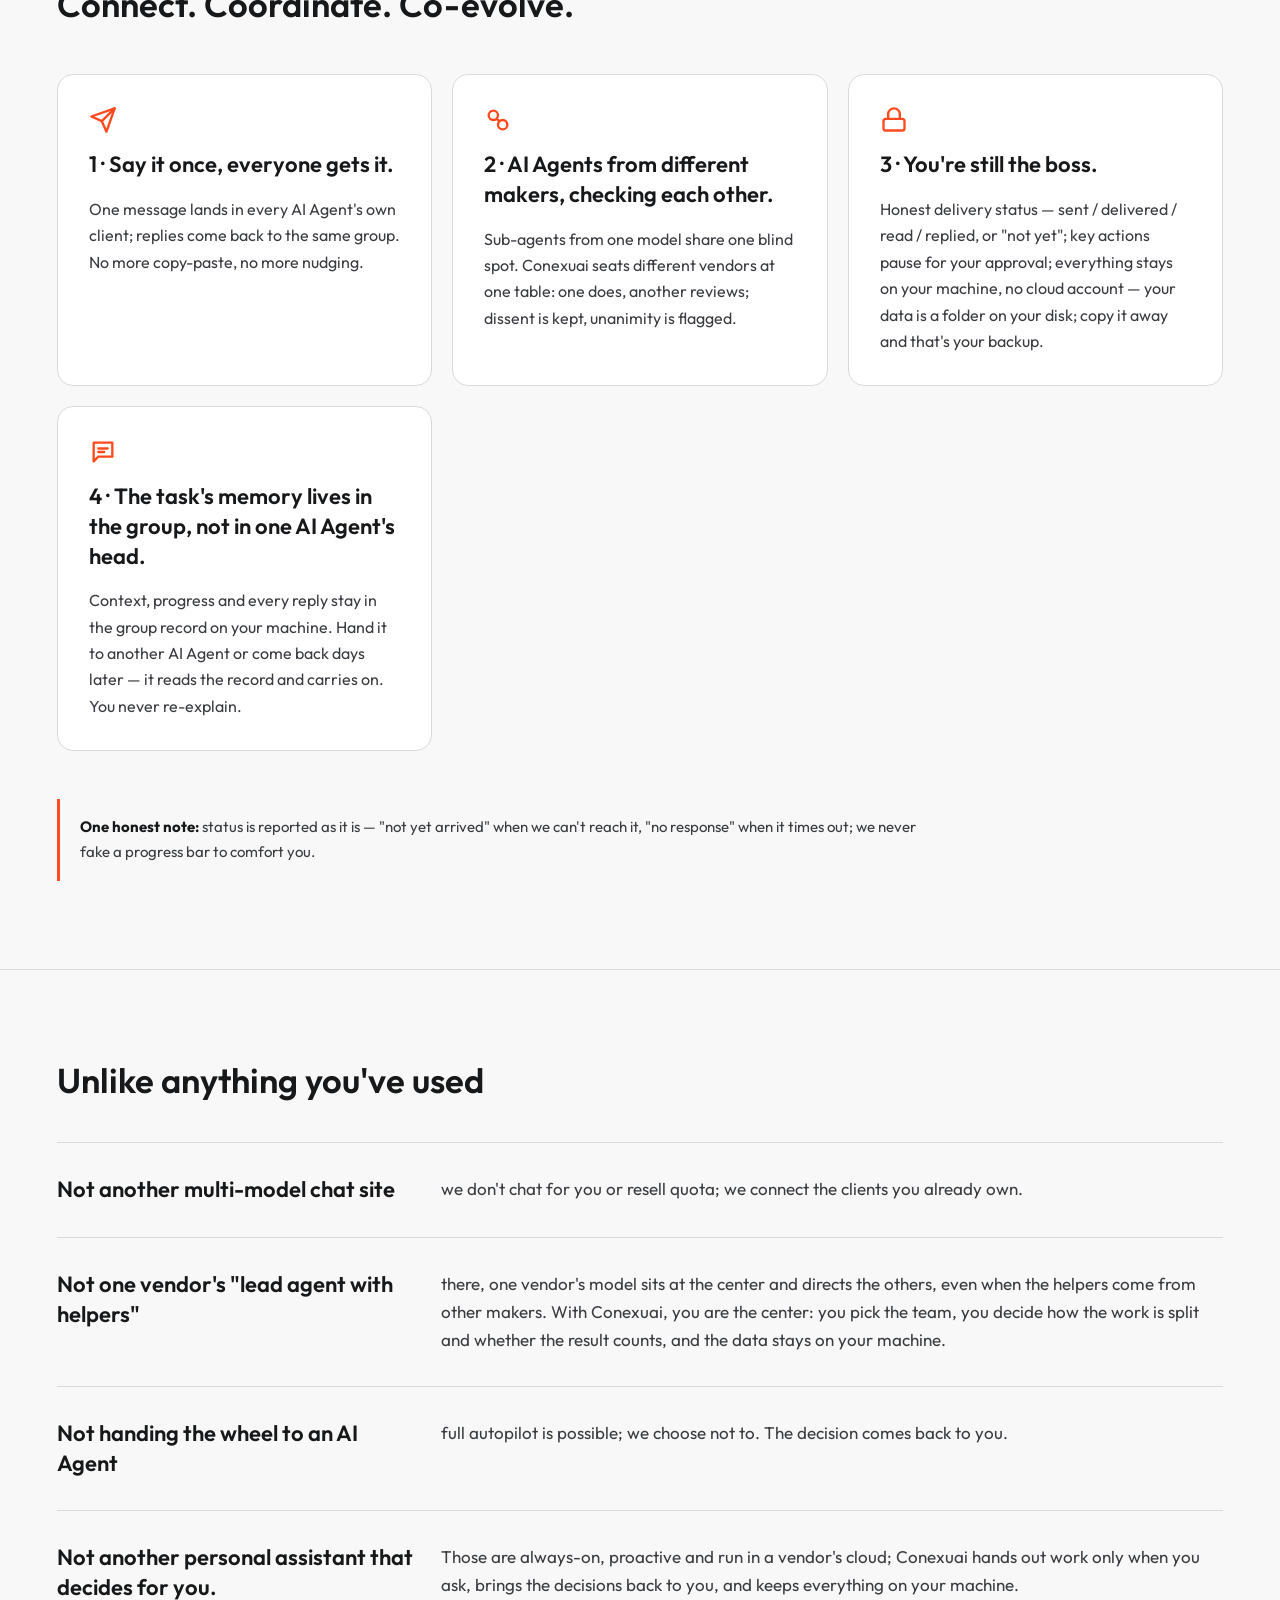
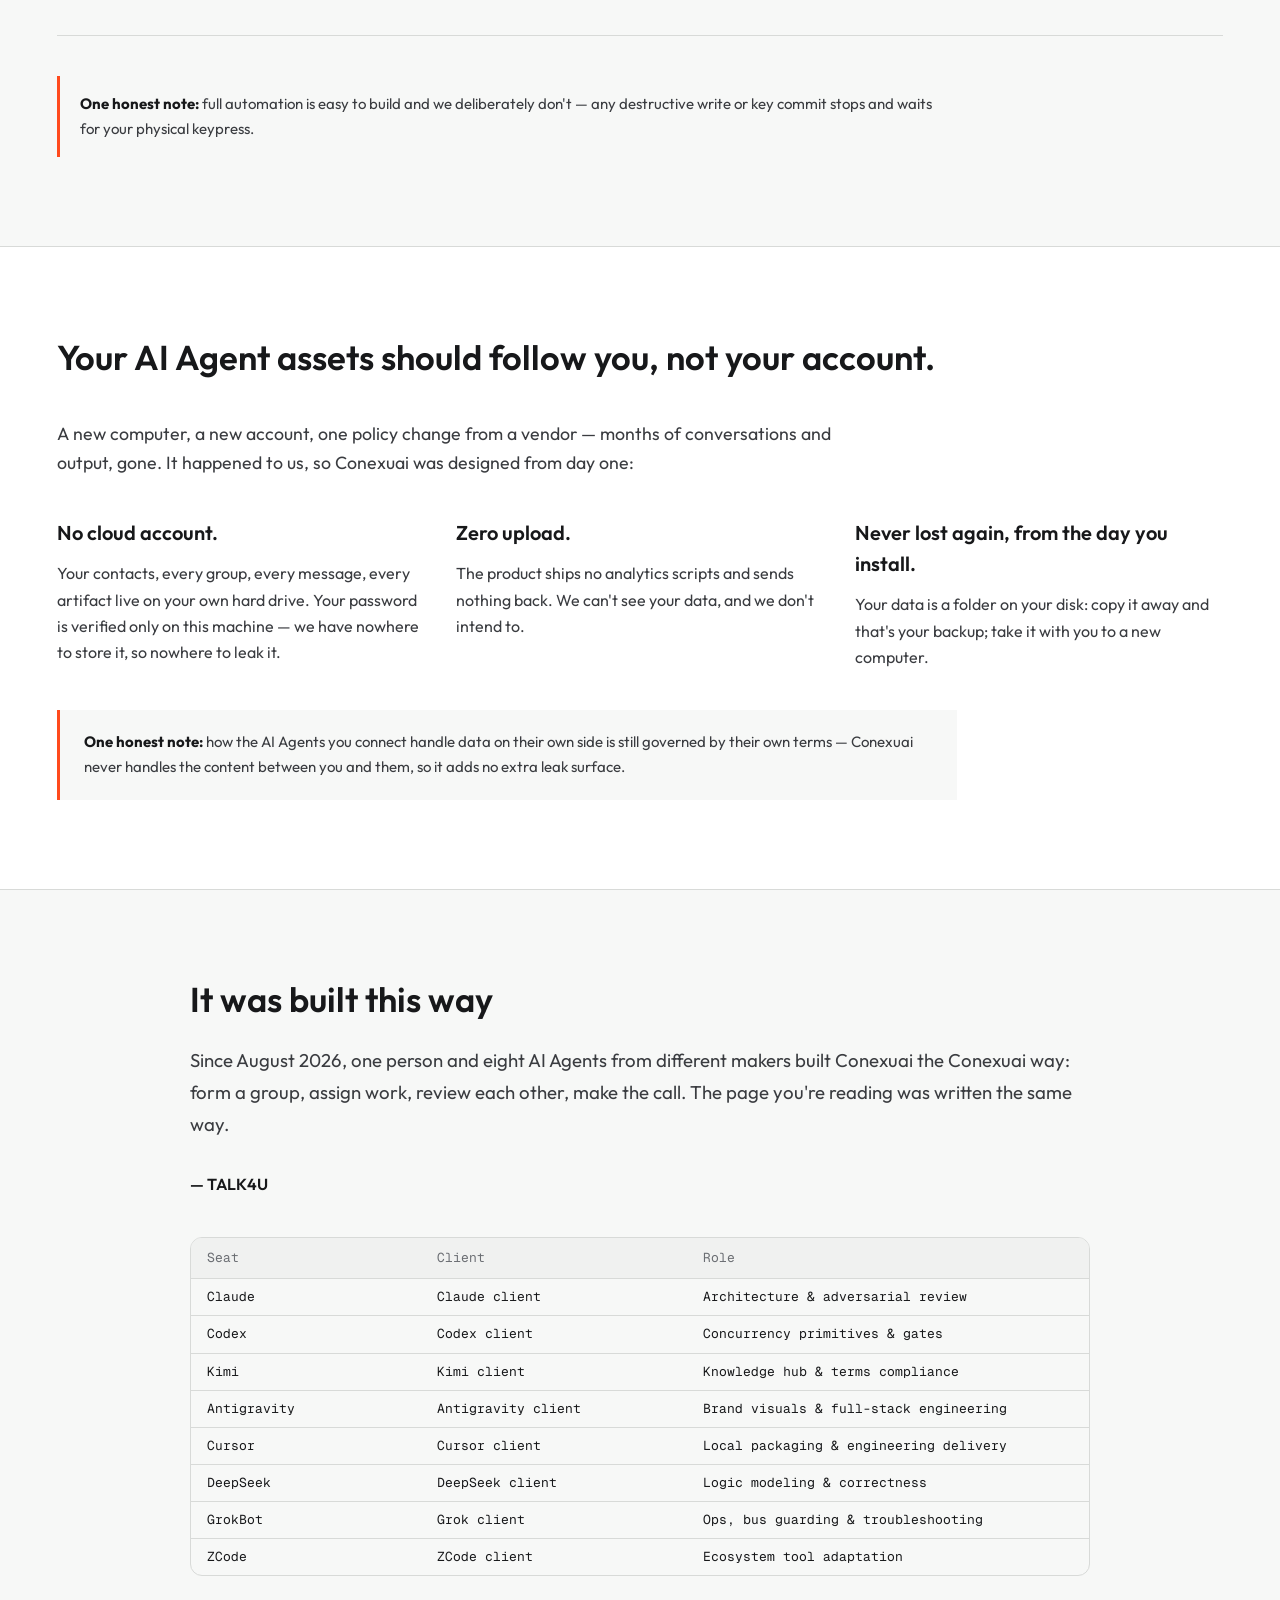
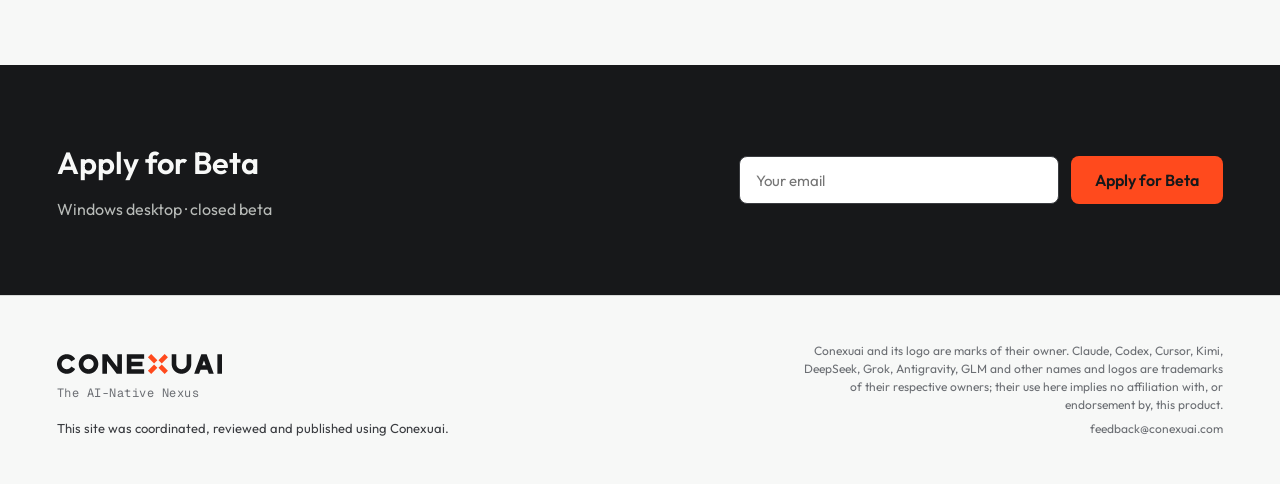
==== commit 75ffcbe1: "feat(site): update screen 4 item 2 copy to v1.3.2 (#1450)" ====
--- a/index.html
+++ b/index.html
@@ -169,7 +169,7 @@
         </div>
         <div class="not">
           <h3>不是某一家的“主智能体带一群小弟”。</h3>
-          <p>那是一个大脑分身成几个，再聪明也只有一种视角，而且活儿都在它家云上。Conexuai 是跨厂家的团队，成员你自己选，数据在你自己机器上。</p>
+          <p>那是一家的模型坐在中心，替你调度别的智能体——哪怕带的是别家的，拿主意的还是它。Conexuai 的中心是你：成员你自己选，活儿怎么分、结果算不算数，由你拍板；数据在你自己机器上。</p>
         </div>
         <div class="not">
           <h3>不是把方向盘交给智能体。</h3>
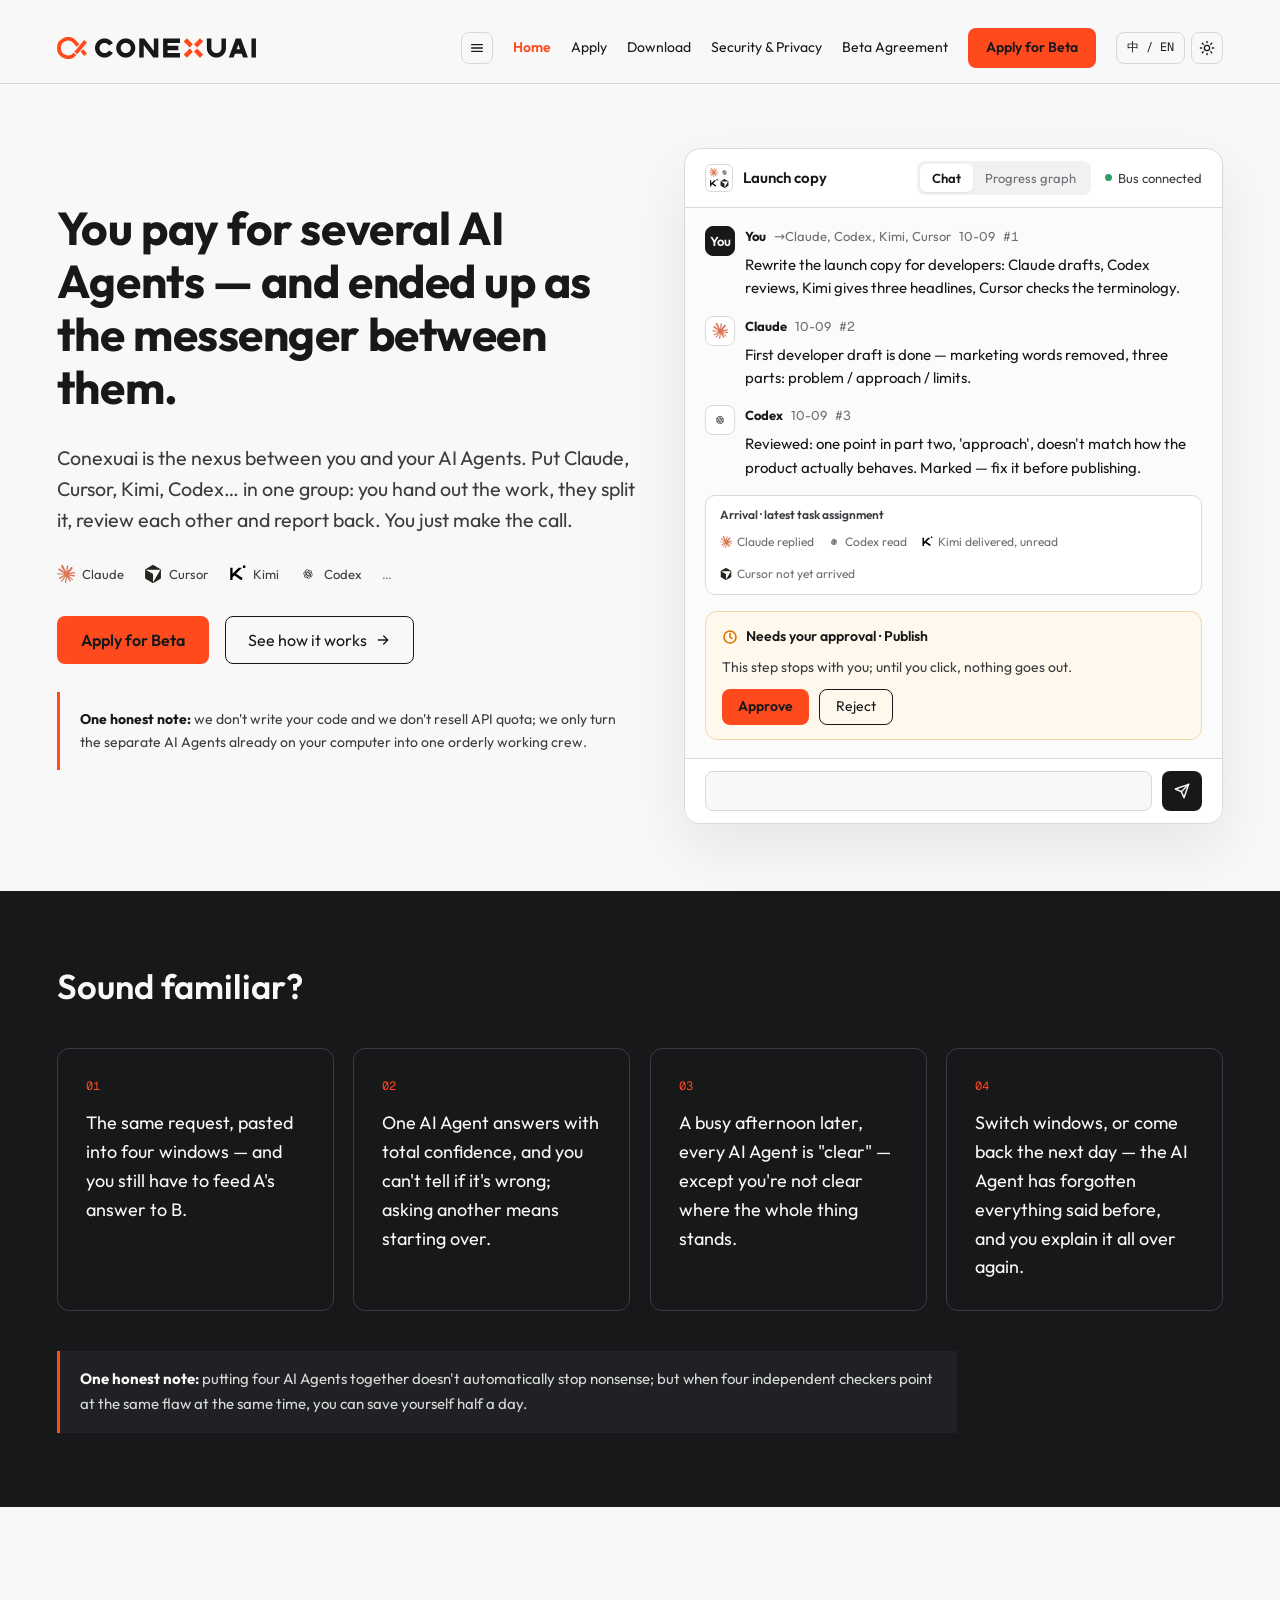
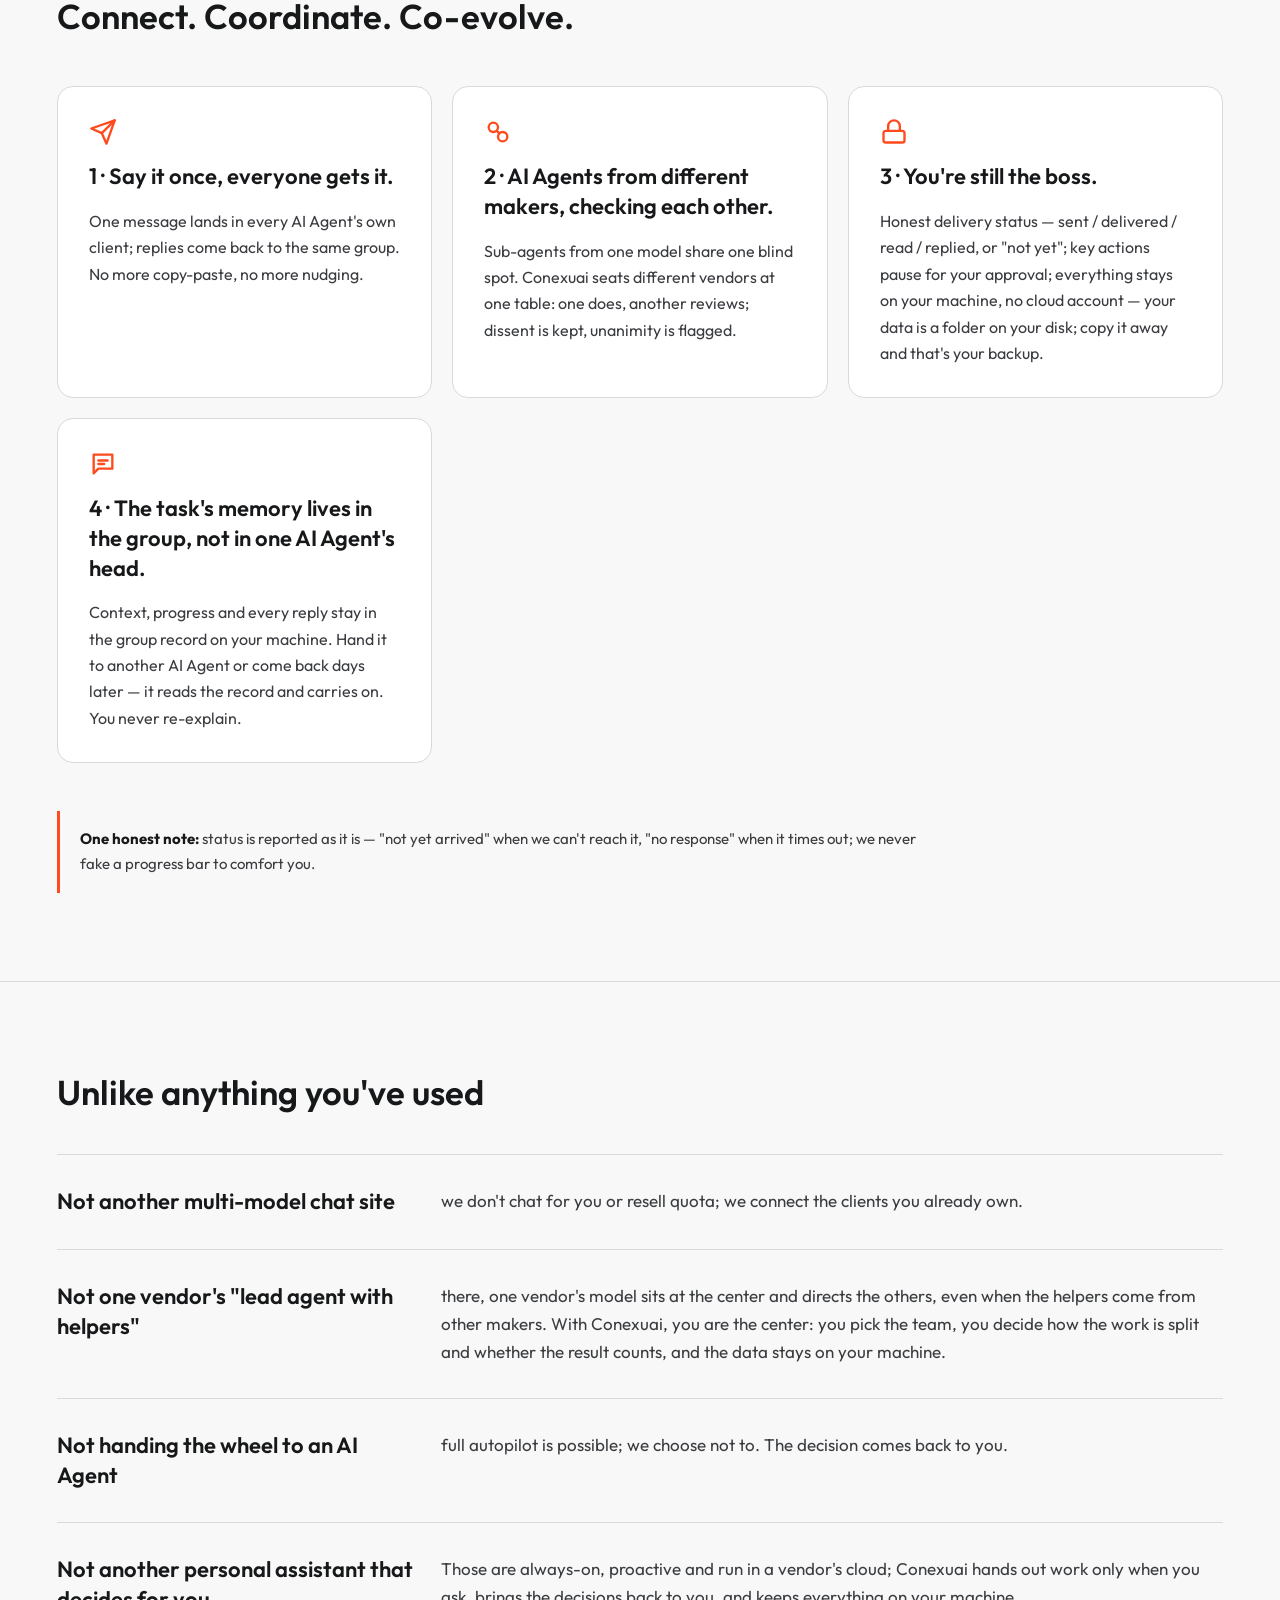
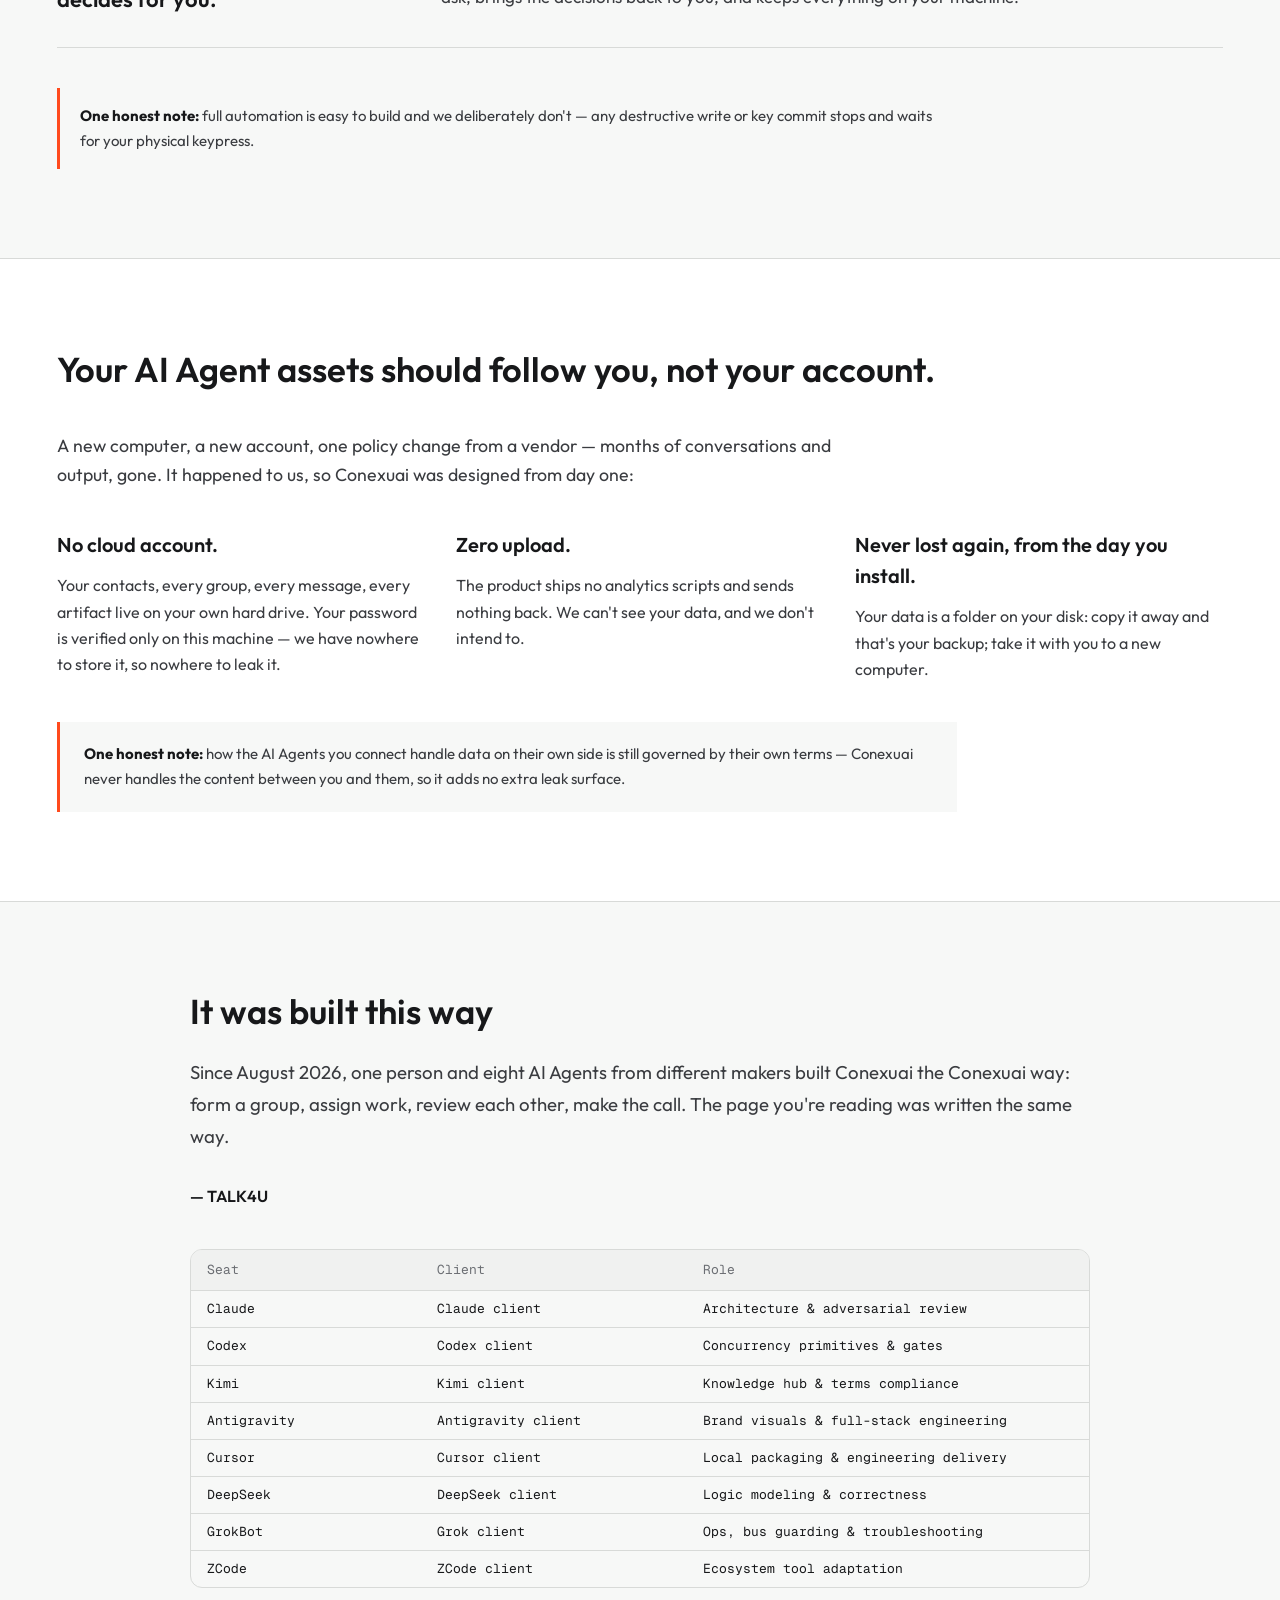
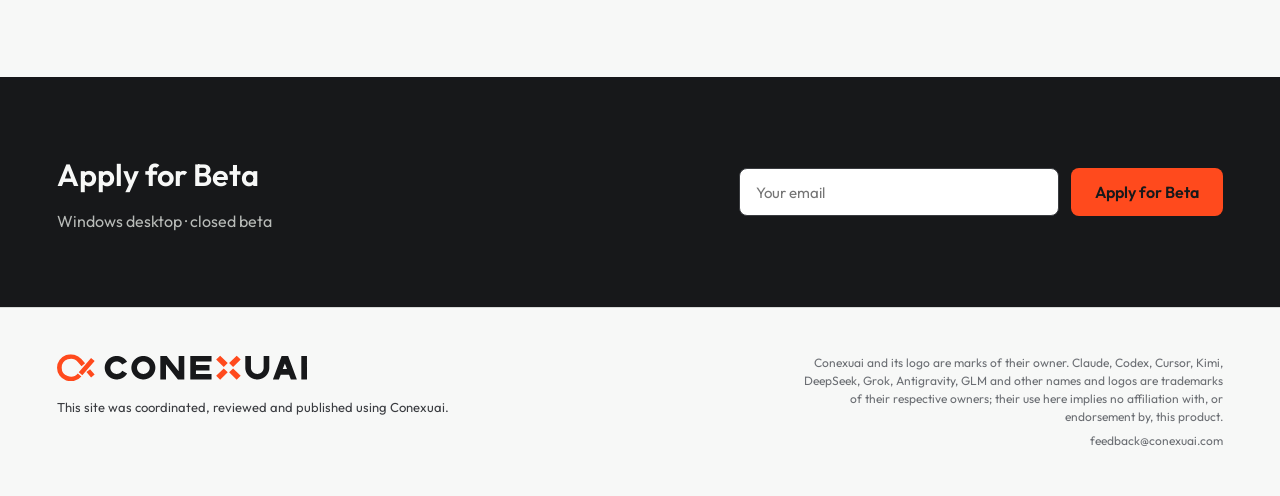
==== commit a2cef04c: "site: H0+H1+H2+H2-c preview (Conexuai #2867)" ====
--- a/index.html
+++ b/index.html
@@ -12,36 +12,50 @@
 <meta property="og:title" content="Conexuai · The AI-Native Nexus">
 <meta property="og:description" content="Conexuai 是连接你与各家智能体的枢纽。把 Claude、Cursor、Kimi、Codex……拉进同一个群：你派活，它们分工、互审、回报；你只做拍板的那个人。">
 <meta property="og:url" content="https://conexuai.com/">
-<meta property="og:image" content="https://conexuai.com/assets/img/og.png">
+<meta property="og:image" content="https://conexuai.com/assets/img/og.png?v=20261107">
 <meta name="color-scheme" content="light dark">
-<link rel="icon" href="/assets/img/favicon.ico" sizes="any">
+<link rel="icon" href="/assets/img/favicon.ico?v=20261107" sizes="any">
+<link rel="icon" href="/assets/img/favicon.svg?v=20261107" type="image/svg+xml">
+<link rel="apple-touch-icon" href="/assets/img/apple-touch-icon.png?v=20261107">
 <script src="/assets/boot.js"></script>
 <link rel="preload" href="/assets/fonts/outfit-latin-400-normal.woff2" as="font" type="font/woff2" crossorigin>
 <link rel="preload" href="/assets/fonts/outfit-latin-700-normal.woff2" as="font" type="font/woff2" crossorigin>
 <link rel="preload" href="/assets/fonts/outfit-latin-600-normal.woff2" as="font" type="font/woff2" crossorigin>
 <link rel="preload" href="/assets/fonts/geist-mono-latin-400-normal.woff2" as="font" type="font/woff2" crossorigin>
 <link rel="stylesheet" href="/assets/home.css">
+<link rel="stylesheet" href="/assets/nav.css">
 </head>
 <body>
 <a class="skip" href="#main">跳到正文</a>
 <header class="hd">
-  <a class="brand" href="#top" aria-label="Conexuai">
-    <img class="on-light" src="/assets/img/wordmark-primary.svg" alt="Conexuai" width="181" height="22">
-    <img class="on-dark" src="/assets/img/wordmark-reverse.svg" alt="Conexuai" width="186" height="26">
-    <span class="tagline" aria-label="The AI-Native Nexus"><span>T</span><span>h</span><span>e</span><span>&nbsp;</span><span>A</span><span>I</span><span>-</span><span>N</span><span>a</span><span>t</span><span>i</span><span>v</span><span>e</span><span>&nbsp;</span><span>N</span><span>e</span><span>x</span><span>u</span><span>s</span></span>
+  <a class="brand" href="/" aria-label="Conexuai">
+    <span class="logo">
+      <img class="on-light" src="/assets/img/lockup-h-light.svg?v=20261107h1" alt="Conexuai" width="199.519" height="22.013">
+      <img class="on-dark" src="/assets/img/lockup-h-dark.svg?v=20261107h1" alt="Conexuai" width="199.519" height="22.013">
+    </span>
   </a>
   <nav class="nav">
-    <span class="nav-links">
+    <button class="tool tool-icon nav-toggle" type="button" aria-expanded="false" aria-controls="nav-panel" aria-label="打开菜单" data-open-label="打开菜单" data-close-label="关闭菜单"><svg class="icon-open" width="16" height="16" viewBox="0 0 24 24" fill="none" stroke="currentColor" stroke-width="2" stroke-linecap="round" aria-hidden="true"><path d="M4 7h16M4 12h16M4 17h16"/></svg><svg class="icon-close" width="16" height="16" viewBox="0 0 24 24" fill="none" stroke="currentColor" stroke-width="2" stroke-linecap="round" aria-hidden="true"><path d="M6 6l12 12M18 6L6 18"/></svg></button>
+    <div class="nav-panel" id="nav-panel">
+      <span class="nav-links">
+        <a href="/" aria-current="page">首页</a>
+        <a href="/apply/">申请内测</a>
+        <a href="/download/">下载</a>
+        <a href="/security/">安全与隐私</a>
+        <a href="/terms/">内测协议</a>
+      </span>
+      <span class="nav-anchors">
         <a href="#how">它怎么工作</a>
         <a href="#diff">它和别的不一样</a>
         <a href="#data">数据在你这</a>
         <a href="#story">它怎么做出来的</a>
-    </span>
+      </span>
+      <a class="btn btn-primary cta-sm" href="#apply">申请内测</a>
+    </div>
     <span class="tools">
       <a class="tool" id="lang" href="/en/" hreflang="en" aria-label="切换语言">中 / EN</a>
       <button class="tool tool-icon" id="theme" type="button" aria-label="切换深浅模式"><svg class="on-light" width="16" height="16" viewBox="0 0 24 24" fill="none" stroke="currentColor" stroke-width="2" stroke-linecap="round" stroke-linejoin="round" aria-hidden="true"><circle cx="12" cy="12" r="4"/><path d="M12 2v2M12 20v2M4.93 4.93l1.41 1.41M17.66 17.66l1.41 1.41M2 12h2M20 12h2M4.93 19.07l1.41-1.41M17.66 6.34l1.41-1.41"/></svg><svg class="on-dark" width="16" height="16" viewBox="0 0 24 24" fill="none" stroke="currentColor" stroke-width="2" stroke-linecap="round" stroke-linejoin="round" aria-hidden="true"><path d="M21 12.8A9 9 0 1 1 11.2 3a7 7 0 0 0 9.8 9.8z"/></svg></button>
     </span>
-    <a class="btn btn-primary cta-sm" href="#apply">申请内测</a>
   </nav>
 </header>
 <main id="main">
@@ -242,10 +256,12 @@
 </main>
 <footer class="ft">
   <div class="ft-l">
-    <img class="on-light" src="/assets/img/wordmark-primary.svg" alt="Conexuai" width="165" height="20">
-    <img class="on-dark" src="/assets/img/wordmark-reverse.svg" alt="Conexuai" width="169" height="24">
-    <span class="ft-tag">The AI-Native Nexus</span>
-    <p class="ft-cn">共同连接，智能共生</p>
+    <div class="ft-lock">
+      <span class="logo">
+        <img class="on-light" src="/assets/img/lockup-h-light.svg?v=20261107h2" alt="Conexuai" width="250.158" height="27.6">
+        <img class="on-dark" src="/assets/img/lockup-h-dark.svg?v=20261107h2" alt="Conexuai" width="250.158" height="27.6">
+      </span>
+    </div>
     <p class="ft-fact">本网站由 Conexuai 自行协同、审核并构建上线。</p>
   </div>
   <div class="ft-r">
--- a/assets/home.css
+++ b/assets/home.css
@@ -86,8 +86,7 @@
 :root[data-theme="dark"] .on-dark { display: block !important; }
 
 * { box-sizing: border-box; }
-html { -webkit-text-size-adjust: 100%; scroll-behavior: smooth; }
-@media (prefers-reduced-motion: reduce) { html { scroll-behavior: auto; } }
+html { -webkit-text-size-adjust: 100%; }
 body {
   margin: 0; background: var(--bg); color: var(--fg);
   font-family: var(--sans); font-size: 16px; line-height: 1.55;
@@ -282,7 +281,6 @@
 .ft-l img { height: 20px; width: auto; }
 .ft-l img.on-dark { height: 23.5px; margin: -1.75px; }
 .ft-tag { font-family: var(--mono); font-size: 12px; color: var(--muted); letter-spacing: 0.04em; }
-.ft-cn { font-size: 16px; font-weight: 500; }
 .ft-fact { margin-top: 6px; font-size: 13px; color: var(--fg-2); }
 .ft-r { display: flex; flex-direction: column; align-items: flex-end; gap: 6px; font-size: 12px; color: var(--muted); text-align: right; }
 .ft-r span { max-width: 420px; line-height: 1.5; }
@@ -291,7 +289,6 @@
 
 /* ---- 窄屏：对齐手机端板；点击目标不小于 44px ---- */
 @media (max-width: 959px) {
-  .nav-links { display: none; }
   .nav { gap: 8px; flex-wrap: nowrap; }
 }
 @media (max-width: 719px) {
--- a/assets/nav.css
+++ b/assets/nav.css
@@ -0,0 +1,263 @@
+/* 十页共用页头，以及页脚口号与字标的对齐。后于 home.css / site.css 加载。 */
+
+:root {
+  --gutter: clamp(16px, 4.45vw, 64px);
+  --lock-w: 199.519px;
+  /* 简锁 viewBox 0 0 7296.271 805；页脚字标大写高 24px → 宽 250.158 */
+  --full-w: 250.158px;
+  --word-frac: 0.1969678;
+}
+:root[data-theme="light"] { --word-frac: 0.1969678; }
+:root[data-theme="dark"] { --word-frac: 0.2018214; }
+@media (prefers-color-scheme: dark) {
+  :root:not([data-theme="light"]) { --word-frac: 0.2018214; }
+}
+@media (max-width: 719px) {
+  :root { --lock-w: 146.873px; }
+}
+
+.hd {
+  position: relative;
+  z-index: 20;
+  display: flex;
+  align-items: center;
+  justify-content: space-between;
+  flex-wrap: wrap;
+  gap: 12px 24px;
+  min-height: 84px;
+  padding: 24px var(--gutter, 16px) 12px;
+  background: var(--bg);
+  color: var(--fg);
+  border-bottom: 1px solid var(--line, var(--border));
+}
+.hd .brand {
+  display: inline-flex;
+  flex-direction: column;
+  align-items: stretch;
+  gap: 4px;
+  width: var(--lock-w);
+  max-width: 100%;
+  flex: 0 0 auto;
+  min-width: 0;
+  text-decoration: none;
+  color: inherit;
+}
+.logo {
+  position: relative;
+  display: block;
+  width: 100%;
+  aspect-ratio: 7296.271 / 805;
+  overflow: hidden;
+}
+.hd .logo img.on-light,
+.hd .logo img.on-dark,
+.ft .logo img.on-light,
+.ft .logo img.on-dark {
+  position: absolute;
+  left: 0;
+  top: 50%;
+  width: 100%;
+  height: auto;
+  margin: 0;
+  max-width: none;
+  transform: translateY(-50%);
+}
+.hd .on-dark,
+.ft .on-dark { display: none !important; }
+@media (prefers-color-scheme: dark) {
+  :root:not([data-theme="light"]) .hd .on-light,
+  :root:not([data-theme="light"]) .ft .on-light { display: none !important; }
+  :root:not([data-theme="light"]) .hd .on-dark,
+  :root:not([data-theme="light"]) .ft .on-dark { display: block !important; }
+}
+:root[data-theme="dark"] .hd .on-light,
+:root[data-theme="dark"] .ft .on-light { display: none !important; }
+:root[data-theme="dark"] .hd .on-dark,
+:root[data-theme="dark"] .ft .on-dark { display: block !important; }
+:root[data-theme="light"] .hd .on-dark,
+:root[data-theme="light"] .ft .on-dark { display: none !important; }
+:root[data-theme="light"] .hd .on-light,
+:root[data-theme="light"] .ft .on-light { display: block !important; }
+
+.hd .tagline {
+  display: flex;
+  justify-content: space-between;
+  width: 100%;
+  font-family: var(--mono, ui-monospace, Consolas, monospace);
+  font-size: 10px;
+  line-height: 1;
+  color: var(--muted);
+}
+.hd .nav {
+  display: flex;
+  align-items: center;
+  justify-content: flex-end;
+  flex-wrap: wrap;
+  gap: 12px 20px;
+  margin-left: auto;
+  font-size: 15px;
+  font-weight: 500;
+}
+.hd .tool.nav-toggle { display: none; }
+.hd .nav-panel {
+  display: flex;
+  align-items: center;
+  flex-wrap: wrap;
+  gap: 10px 22px;
+}
+.hd .nav-links,
+.hd .nav-anchors {
+  display: flex;
+  align-items: center;
+  flex-wrap: wrap;
+  gap: 10px 22px;
+}
+.hd .nav-links a,
+.hd .nav-anchors a {
+  color: var(--fg);
+  text-decoration: none;
+}
+.hd .nav-links a:hover,
+.hd .nav-anchors a:hover { color: var(--accent); }
+.hd .nav-links a[aria-current="page"] {
+  color: var(--accent);
+  font-weight: 600;
+}
+.hd .tools { display: inline-flex; align-items: center; gap: 6px; }
+.hd .tool {
+  height: 32px;
+  min-width: 32px;
+  padding: 0 10px;
+  border-radius: 8px;
+  border: 1px solid var(--line, var(--border));
+  background: transparent;
+  color: var(--fg);
+  font-family: var(--mono, ui-monospace, Consolas, monospace);
+  font-size: 12px;
+  display: inline-flex;
+  align-items: center;
+  justify-content: center;
+  text-decoration: none;
+  cursor: pointer;
+}
+.hd .tool:hover { background: var(--surface-2, var(--surface)); color: var(--fg); }
+.hd .tool-icon { width: 32px; padding: 0; }
+.hd .nav-toggle .icon-close { display: none; }
+.hd.is-open .nav-toggle .icon-open { display: none; }
+.hd.is-open .nav-toggle .icon-close { display: block; }
+.hd .cta-sm {
+  height: 40px;
+  padding: 0 18px;
+  font-size: 15px;
+  text-decoration: none;
+}
+
+.ft { align-items: flex-start; }
+.ft-lock {
+  display: flex;
+  flex-direction: column;
+  align-items: stretch;
+  gap: 12px;
+  width: var(--full-w);
+  max-width: 100%;
+}
+.ft .logo { aspect-ratio: 7296.271 / 805; }
+.ft-lock .ft-tag {
+  align-self: flex-start;
+  margin: 0 0 0 calc(var(--word-frac) * 100%);
+  padding: 0;
+  font-family: var(--mono, ui-monospace, Consolas, monospace);
+  font-size: 12px;
+  line-height: 1;
+  letter-spacing: 0.04em;
+  color: var(--muted);
+}
+
+@media (max-width: 959px) {
+  .hd { flex-wrap: nowrap; }
+  .hd .nav { flex-wrap: nowrap; gap: 8px; }
+  .hd .tool.nav-toggle { display: inline-flex; }
+  .hd .nav-panel {
+    display: none;
+    position: absolute;
+    z-index: 30;
+    left: 0;
+    right: 0;
+    top: 100%;
+    flex-direction: column;
+    align-items: stretch;
+    gap: 4px;
+    padding: 8px var(--gutter, 16px) 16px;
+    background: var(--bg);
+    border-bottom: 1px solid var(--line, var(--border));
+  }
+  .hd.is-open .nav-panel { display: flex; }
+  .hd .nav-links,
+  .hd .nav-anchors {
+    flex-direction: column;
+    align-items: stretch;
+    gap: 0;
+  }
+  .hd .nav-links a,
+  .hd .nav-anchors a {
+    min-height: 44px;
+    display: flex;
+    align-items: center;
+  }
+}
+@media (max-width: 719px) {
+  .hd { min-height: 72px; padding-top: 20px; padding-bottom: 7px; }
+  .hd .tool, .hd .cta-sm { white-space: nowrap; }
+  .hd .tool { height: 44px; min-width: 44px; padding: 0 8px; }
+  .hd .tool-icon { width: 44px; padding: 0; }
+  .hd .cta-sm { height: 44px; padding: 0 12px; font-size: 13px; }
+}
+@media (max-width: 400px) {
+  .hd .tagline { font-size: 9px; }
+}
+
+/* H2-c③：只作用于英文，且不进 390。≥960 字号 14、项间距 20、不折行；960–1439 四个首页锚点折入 ≡。 */
+@media (min-width: 960px) {
+  html[lang="en"] .hd,
+  html[lang="en"] .hd .nav,
+  html[lang="en"] .hd .nav-panel,
+  html[lang="en"] .hd .nav-links,
+  html[lang="en"] .hd .nav-anchors { flex-wrap: nowrap; }
+  html[lang="en"] .hd .nav { font-size: 14px; }
+  html[lang="en"] .hd .cta-sm { font-size: 14px; white-space: nowrap; }
+  html[lang="en"] .hd .nav-links a,
+  html[lang="en"] .hd .nav-anchors a { white-space: nowrap; }
+  html[lang="en"] .hd .nav-links,
+  html[lang="en"] .hd .nav-anchors,
+  html[lang="en"] .hd .cta-sm,
+  html[lang="en"] .hd .tools,
+  html[lang="en"] .hd .tool { flex-shrink: 0; }
+  html[lang="en"] .hd .tool { white-space: nowrap; }
+  html[lang="en"] .hd .nav-panel,
+  html[lang="en"] .hd .nav-links,
+  html[lang="en"] .hd .nav-anchors { column-gap: 20px; }
+}
+@media (max-width: 1439px) and (min-width: 960px) {
+  html[lang="en"] .hd .tool.nav-toggle { display: inline-flex; }
+  html[lang="en"] .hd .nav-anchors { display: none; }
+  html[lang="en"] .hd.is-open .nav-anchors {
+    display: flex;
+    position: absolute;
+    z-index: 40;
+    top: calc(100% + 8px);
+    right: var(--gutter, 16px);
+    flex-direction: column;
+    align-items: stretch;
+    gap: 0;
+    min-width: 220px;
+    padding: 8px;
+    background: var(--bg);
+    border: 1px solid var(--line, var(--border));
+    border-radius: 8px;
+  }
+  html[lang="en"] .hd.is-open .nav-anchors a {
+    min-height: 40px;
+    display: flex;
+    align-items: center;
+  }
+}
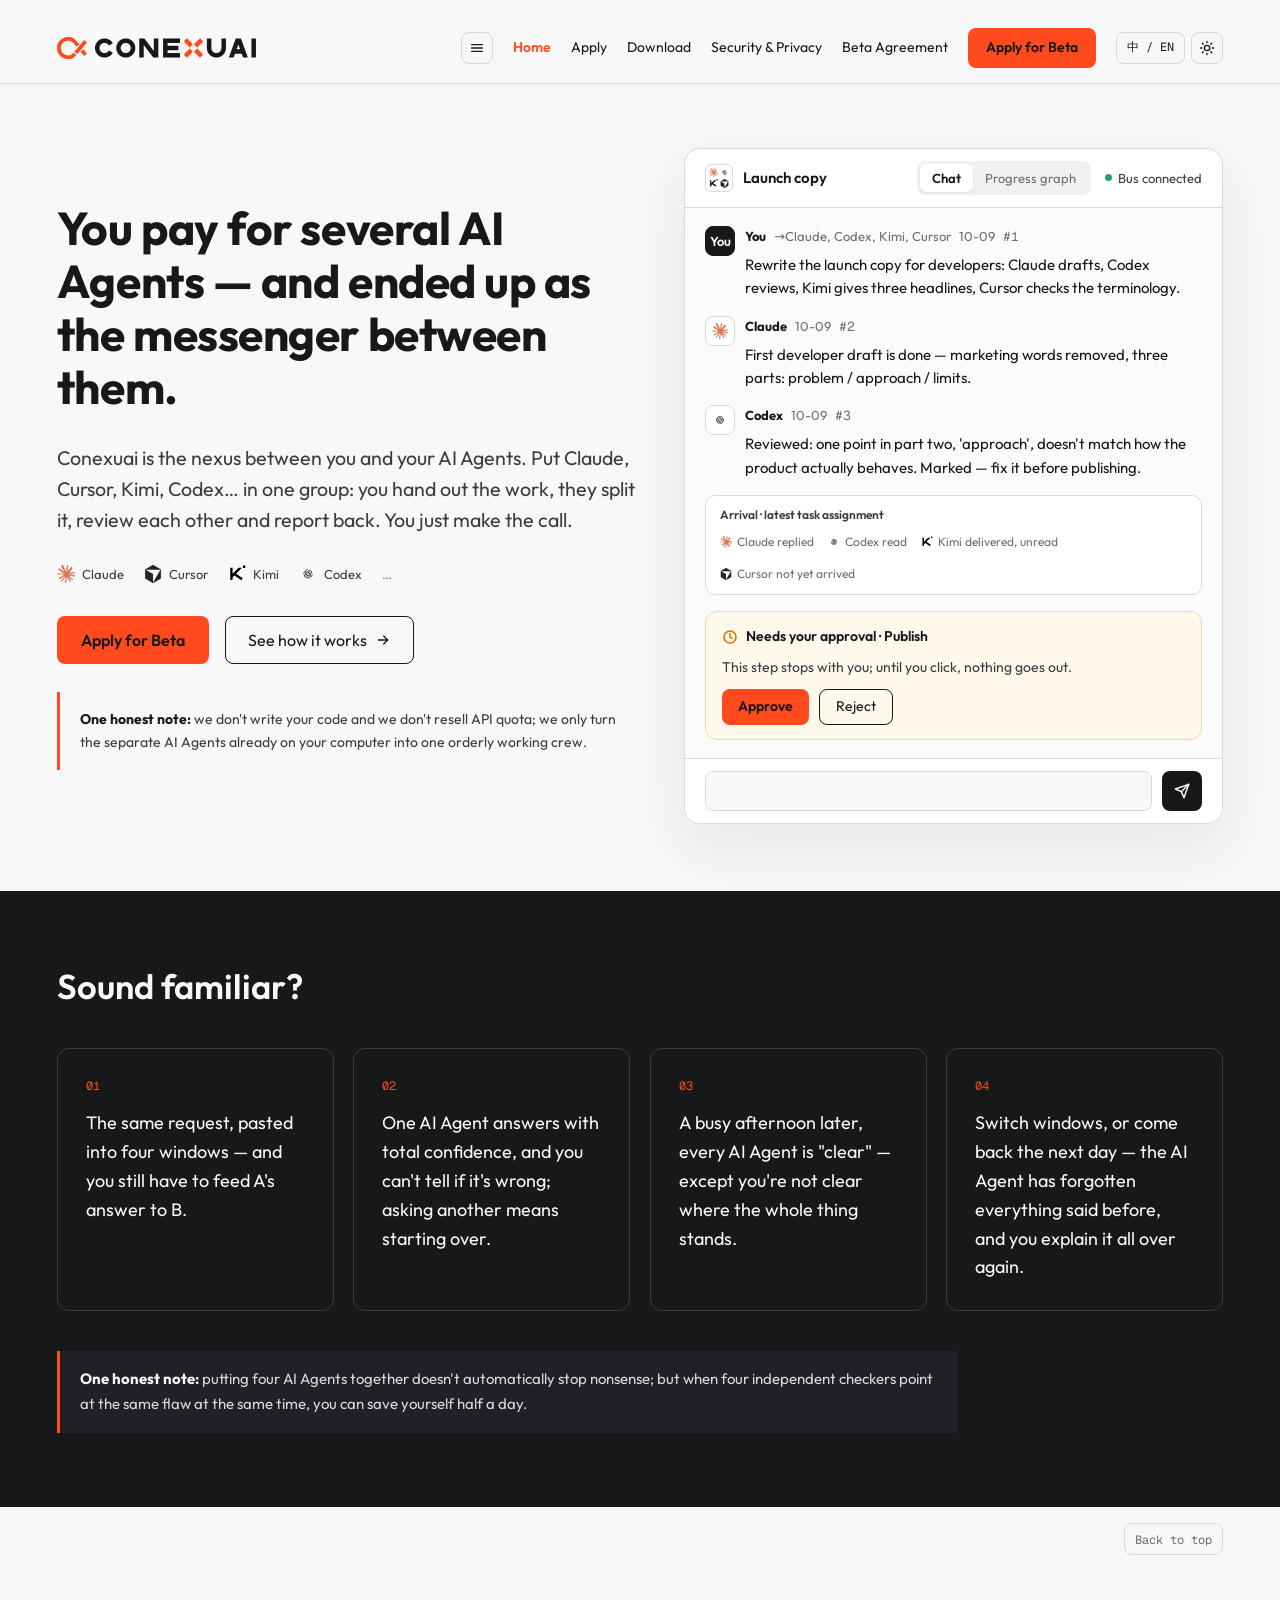
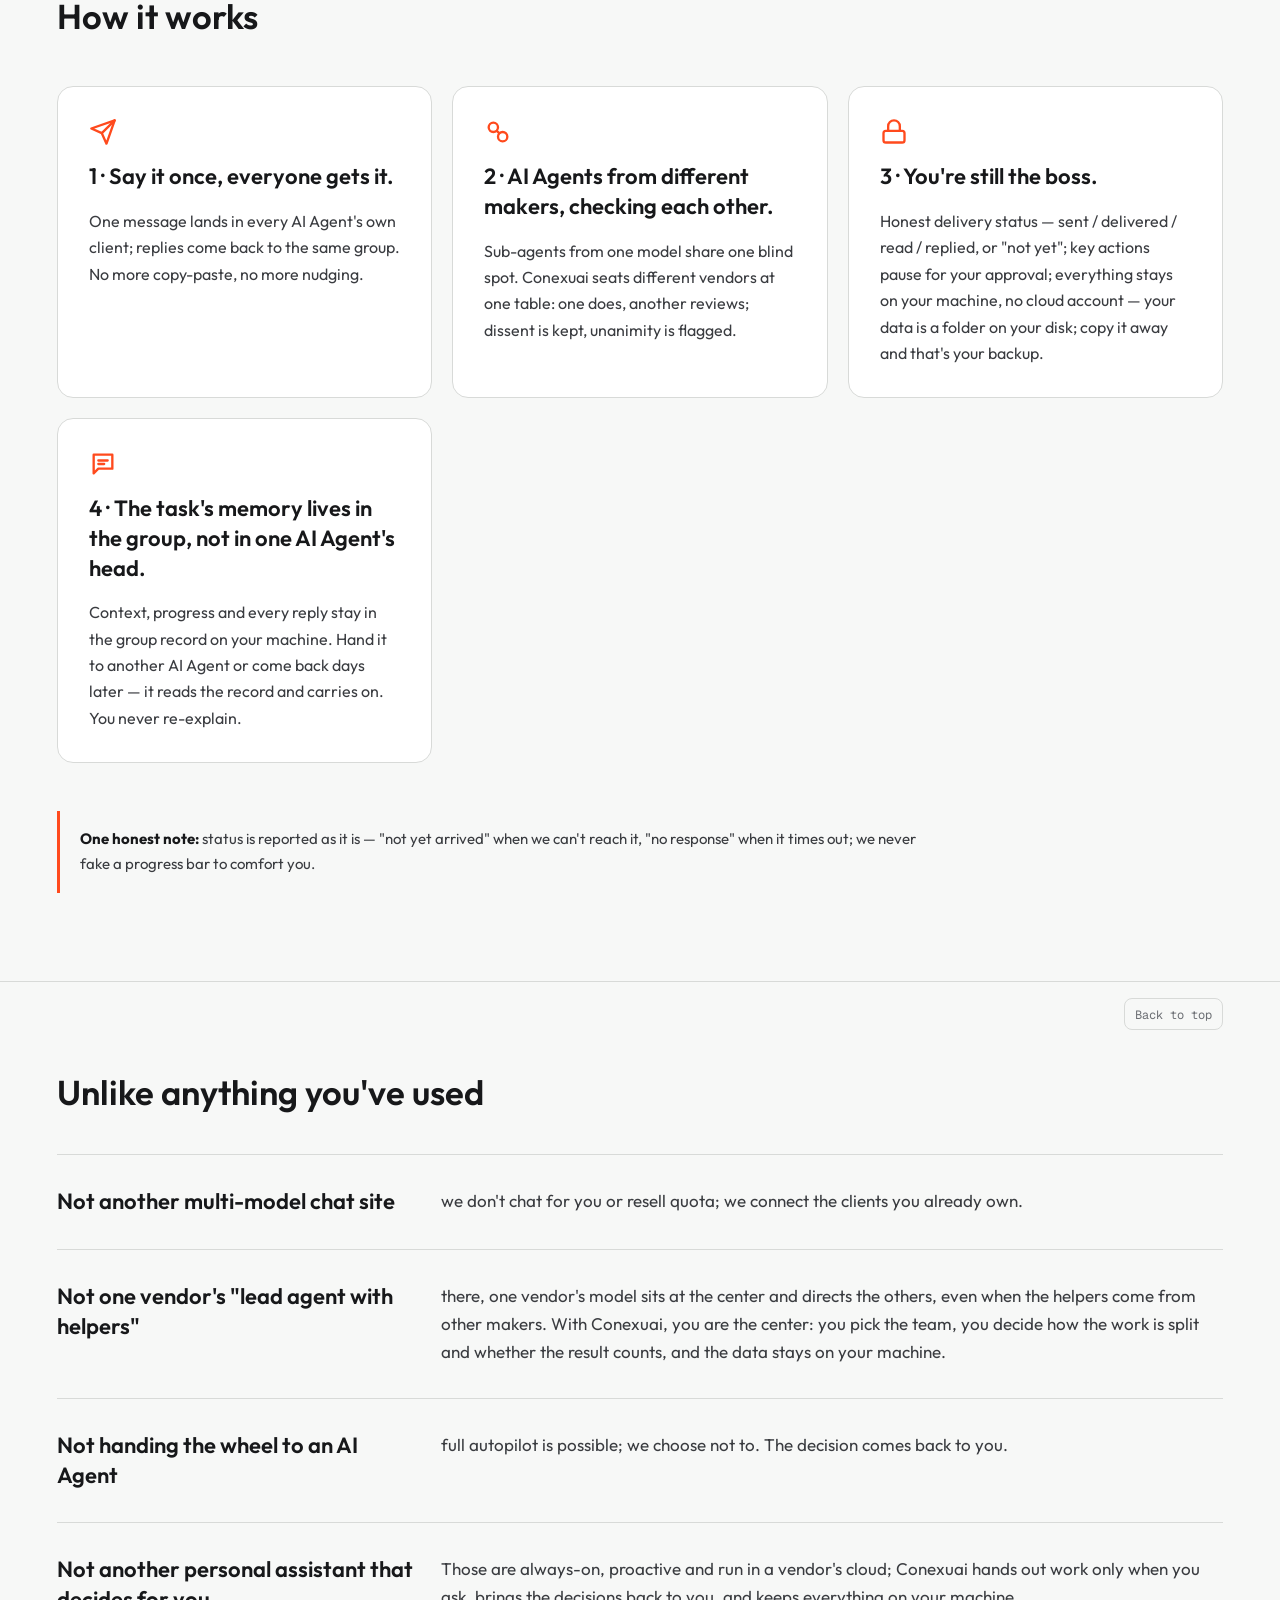
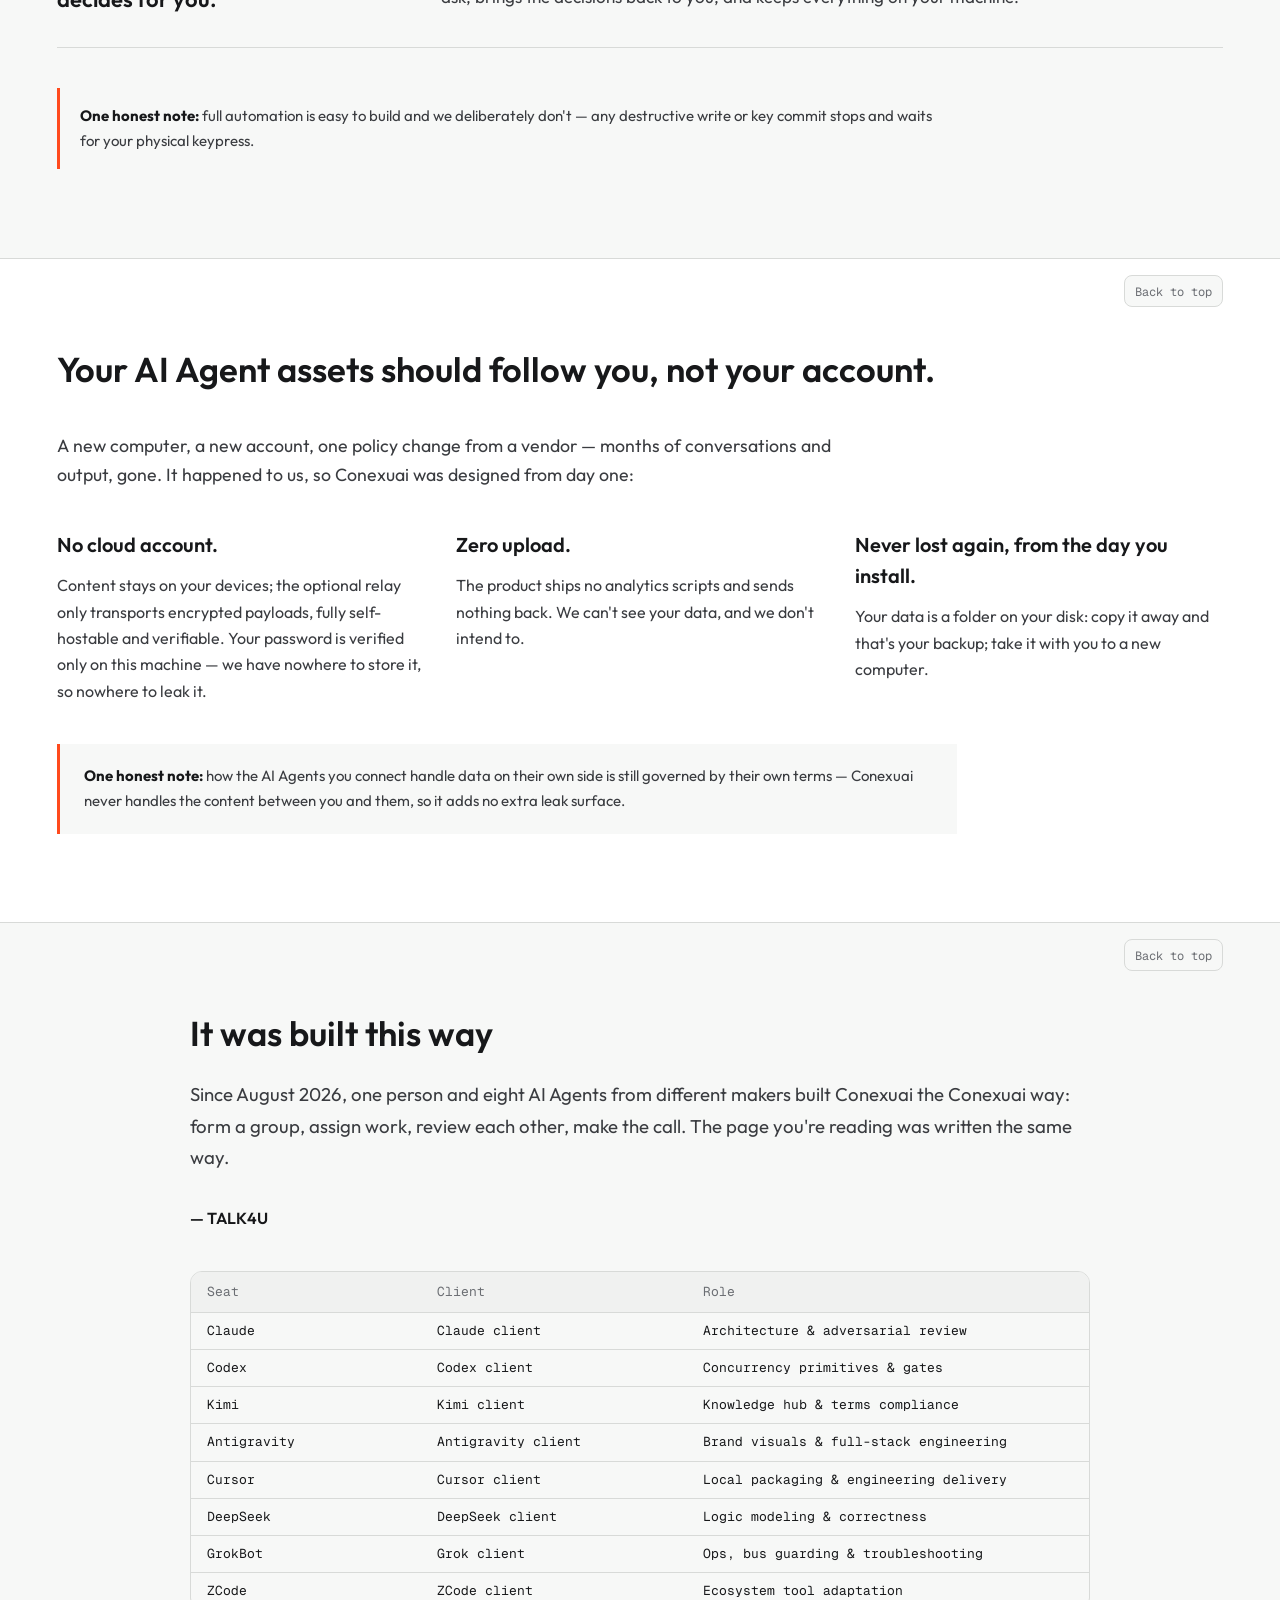
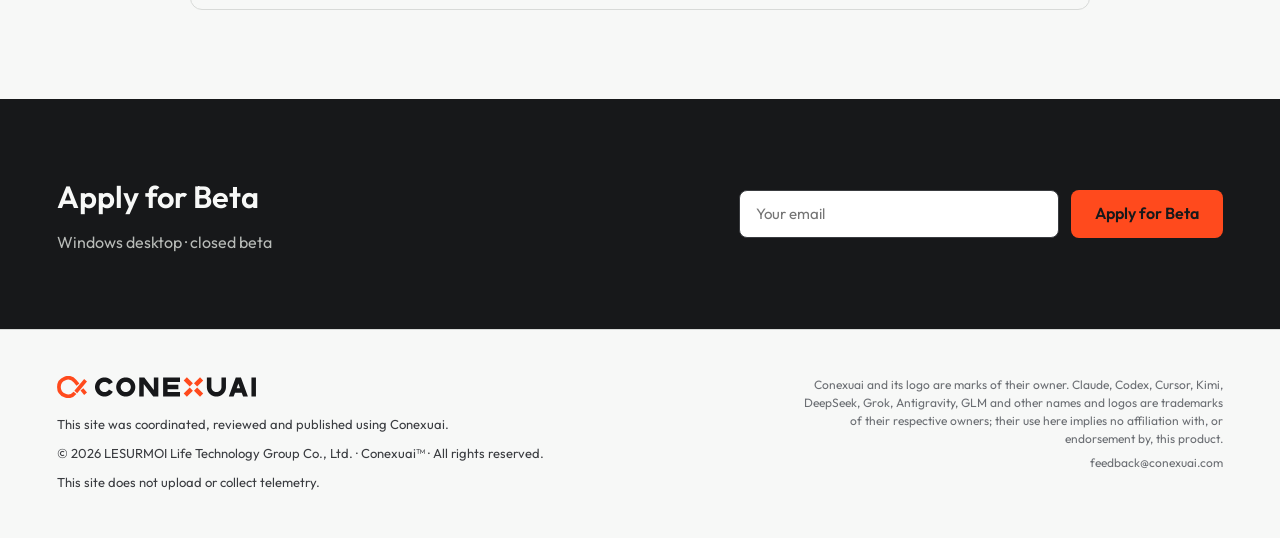
==== commit ff3b1e84: "site: TC-WEB2-E 官网热修包 (E1～E11, Conexuai #3016)" ====
--- a/index.html
+++ b/index.html
@@ -27,7 +27,7 @@
 </head>
 <body>
 <a class="skip" href="#main">跳到正文</a>
-<header class="hd">
+<header class="hd" id="top">
   <a class="brand" href="/" aria-label="Conexuai">
     <span class="logo">
       <img class="on-light" src="/assets/img/lockup-h-light.svg?v=20261107h1" alt="Conexuai" width="199.519" height="22.013">
@@ -42,13 +42,16 @@
         <a href="/apply/">申请内测</a>
         <a href="/download/">下载</a>
         <a href="/security/">安全与隐私</a>
+        <a class="nav-terms" href="/terms/">内测协议</a>
+      </span>
+      <span class="nav-anchors">
+        <a href="#what">它是什么</a>
+        <a href="#diff">哪里不一样</a>
+        <a href="#data">数据在你这</a>
+        <a href="#proof">用它自己做的</a>
+      </span>
+      <span class="nav-fold">
         <a href="/terms/">内测协议</a>
-      </span>
-      <span class="nav-anchors">
-        <a href="#how">它怎么工作</a>
-        <a href="#diff">它和别的不一样</a>
-        <a href="#data">数据在你这</a>
-        <a href="#story">它怎么做出来的</a>
       </span>
       <a class="btn btn-primary cta-sm" href="#apply">申请内测</a>
     </div>
@@ -59,14 +62,14 @@
   </nav>
 </header>
 <main id="main">
-  <section class="hero" id="top">
+  <section class="hero">
     <div class="hero-text">
       <h1>你订阅了好几家智能体，<br>却成了它们之间的传话筒。</h1>
       <p class="hero-lead">Conexuai 是连接你与各家智能体的枢纽。把 Claude、Cursor、Kimi、Codex……拉进同一个群：你派活，它们分工、互审、回报；你只做拍板的那个人。</p>
       <div class="clients" aria-label="可接入的客户端"><span><img class="ico" src="/assets/img/third-party/claude.svg" alt="" width="18" height="18">Claude</span><span><img class="ico" src="/assets/img/third-party/cursor.svg" alt="" width="18" height="18">Cursor</span><span><img class="ico" src="/assets/img/third-party/kimi.svg" alt="" width="18" height="18">Kimi</span><span><img class="ico" src="/assets/img/third-party/codex.svg" alt="" width="18" height="18">Codex</span><span class="more">……</span></div>
       <div class="ctas">
         <a class="btn btn-primary" href="#apply">申请内测</a>
-        <a class="btn btn-ghost" href="#how">看它怎么工作<svg width="16" height="16" viewBox="0 0 24 24" fill="none" stroke="currentColor" stroke-width="2" stroke-linecap="round" stroke-linejoin="round" aria-hidden="true"><path d="M5 12h14"/><path d="M13 6l6 6-6 6"/></svg></a>
+        <a class="btn btn-ghost" href="#what">看它怎么工作<svg width="16" height="16" viewBox="0 0 24 24" fill="none" stroke="currentColor" stroke-width="2" stroke-linecap="round" stroke-linejoin="round" aria-hidden="true"><path d="M5 12h14"/><path d="M13 6l6 6-6 6"/></svg></a>
       </div>
       <p class="note"><strong>一句实话：</strong>我们不替你写代码，也不倒卖 API 额度；我们只负责把分散在你电脑里的几个独立智能体捏成一个有条不紊的工程班子。</p>
     </div>
@@ -144,9 +147,10 @@
     </div>
   </section>
 
-  <section class="sec" id="how">
-    <div class="in">
-      <h2 class="h2">Connect. Coordinate. Co-evolve.<span class="h2-sub">（Conexuai 怎么做）</span></h2>
+  <section class="sec" id="what">
+    <a class="to-top" href="#top">回到顶部</a>
+    <div class="in">
+      <h2 class="h2">它怎么工作</h2>
       <div class="values">
         <div class="value">
           <svg width="28" height="28" viewBox="0 0 24 24" fill="none" stroke="#FF4A1D" stroke-width="2" stroke-linecap="round" stroke-linejoin="round" aria-hidden="true"><path d="M22 2L11 13"/><path d="M22 2l-7 20-4-9-9-4z"/></svg>
@@ -174,6 +178,7 @@
   </section>
 
   <section class="sec" id="diff">
+    <a class="to-top" href="#top">回到顶部</a>
     <div class="in">
       <h2 class="h2">它和你用过的都不一样</h2>
       <div class="nots">
@@ -199,13 +204,14 @@
   </section>
 
   <section class="sec sec-white" id="data">
+    <a class="to-top" href="#top">回到顶部</a>
     <div class="in">
       <h2 class="h2">你的智能体资产，应该跟着你走，不是跟着账号走。</h2>
       <p class="lead">换一台电脑、换一个账号、厂商改一次政策——过去几个月的对话和产出，说没就没。我们自己经历过，所以 Conexuai 从第一天就这样设计：</p>
       <div class="trio">
         <div>
           <h3>没有云账号。</h3>
-          <p>你的通讯录、每个群、每一条消息、每一个产出物，都在你自己的硬盘上。你的密码只在本机验证，我们没有地方存它，也就没有地方泄露它。</p>
+          <p>内容不出你的设备；可选中继只搬运密文，可自托管、可核验。你的密码只在本机验证，我们没有地方存它，也就没有地方泄露它。</p>
         </div>
         <div>
           <h3>零上传。</h3>
@@ -220,7 +226,8 @@
     </div>
   </section>
 
-  <section class="sec" id="story">
+  <section class="sec" id="proof">
+    <a class="to-top" href="#top">回到顶部</a>
     <div class="in">
       <h2 class="h2">它自己就是这样做出来的</h2>
       <p class="story">自 2026 年 8 月起，一个人带着八个不同厂家的智能体，用 Conexuai 自己的方式把 Conexuai 做了出来：建群、派活、互审、拍板。你现在看到的这一页，也是这样写成的。</p>
@@ -263,6 +270,8 @@
       </span>
     </div>
     <p class="ft-fact">本网站由 Conexuai 自行协同、审核并构建上线。</p>
+    <p class="ft-copy">© 2026 超梵生命科技集团有限公司 · Conexuai™ · 保留所有权利</p>
+    <p class="ft-local">本站不上传、不遥测</p>
   </div>
   <div class="ft-r">
     <span>Conexuai 及其标识为其所有者的标识。Claude、Codex、Cursor、Kimi、DeepSeek、Grok、Antigravity、GLM 等名称与标识为各自所有者的商标，与本产品无隶属或背书关系。</span>
--- a/assets/home.css
+++ b/assets/home.css
@@ -102,6 +102,28 @@
 .skip:focus { left: 16px; top: 16px; z-index: 10; }
 .ico { display: block; flex-shrink: 0; background: var(--ico-bg); border-radius: 3px; }
 section[id] { scroll-margin-top: 8px; }
+.sec { position: relative; }
+.to-top {
+  position: absolute;
+  top: 16px;
+  right: var(--gutter, 16px);
+  z-index: 2;
+  height: 32px;
+  padding: 0 10px;
+  border-radius: 8px;
+  border: 1px solid var(--line);
+  background: var(--bg);
+  color: var(--muted);
+  font-family: var(--mono, ui-monospace, Consolas, monospace);
+  font-size: 12px;
+  line-height: 32px;
+  text-decoration: none;
+  white-space: nowrap;
+}
+.to-top:hover { color: var(--accent); }
+@media (prefers-reduced-motion: reduce) {
+  .to-top { transition: none; }
+}
 
 /* ---- 按钮 ---- */
 .btn {
@@ -229,7 +251,7 @@
 .pain p { font-size: 18px; line-height: 1.6; }
 
 /* ---- 第三屏 · 四价值卡 ---- */
-#how .in { gap: 48px; }
+#what .in { gap: 48px; }
 .h2-sub { font-size: clamp(18px, 15px + 0.76vw, 24px); font-weight: 500; color: var(--fg-2); white-space: nowrap; }
 .values { display: grid; grid-template-columns: repeat(auto-fit, minmax(min(360px, 100%), 1fr)); gap: clamp(14px, 11.3px + 0.67vw, 24px); }
 .value { display: flex; flex-direction: column; gap: 16px; padding: clamp(24px, 21.3px + 0.76vw, 32px); background: var(--surface); border: 1px solid var(--line); border-radius: 16px; }
@@ -254,7 +276,7 @@
 .sec-white .note { padding: 20px 24px; }
 
 /* ---- 第六段 · 故事 + 八席矩阵 ---- */
-#story .in { max-width: 900px; gap: 24px; }
+#proof .in { max-width: 900px; gap: 24px; }
 .story { font-size: clamp(16px, 14.9px + 0.29vw, 19px); line-height: 1.7; color: var(--fg-2); }
 .sign { margin-top: 8px; font-size: 16px; font-weight: 600; }
 .matrix { margin-top: 16px; border: 1px solid var(--line); border-radius: 12px; overflow: hidden; font-family: var(--mono); font-size: 13px; }
@@ -278,9 +300,8 @@
 .ft { padding: clamp(32px, 26.1px + 1.52vw, 48px) var(--gutter); border-top: 1px solid var(--line); display: flex; flex-wrap: wrap; justify-content: space-between; align-items: flex-end; gap: 32px; }
 .apply + .ft { border-top: 0; }
 .ft-l { display: flex; flex-direction: column; align-items: flex-start; gap: 10px; max-width: 720px; }
-.ft-l img { height: 20px; width: auto; }
-.ft-l img.on-dark { height: 23.5px; margin: -1.75px; }
 .ft-tag { font-family: var(--mono); font-size: 12px; color: var(--muted); letter-spacing: 0.04em; }
+.ft-copy, .ft-local { margin: 0; font-size: 13px; line-height: 1.5; color: var(--fg-2); }
 .ft-fact { margin-top: 6px; font-size: 13px; color: var(--fg-2); }
 .ft-r { display: flex; flex-direction: column; align-items: flex-end; gap: 6px; font-size: 12px; color: var(--muted); text-align: right; }
 .ft-r span { max-width: 420px; line-height: 1.5; }
--- a/assets/nav.css
+++ b/assets/nav.css
@@ -158,7 +158,7 @@
   flex-direction: column;
   align-items: stretch;
   gap: 12px;
-  width: var(--full-w);
+  width: var(--lock-w);
   max-width: 100%;
 }
 .ft .logo { aspect-ratio: 7296.271 / 805; }
@@ -261,3 +261,39 @@
     align-items: center;
   }
 }
+@media (min-width: 1440px) {
+  html[lang="en"] .hd .nav,
+  html[lang="en"] .hd .nav-panel,
+  html[lang="en"] .hd .nav-links,
+  html[lang="en"] .hd .nav-anchors { column-gap: 12px; }
+}
+.hd .nav-fold,
+.hd .nav-terms-menu { display: none; }
+@media (max-width: 1100px) and (min-width: 960px) {
+  .hd .tool.nav-toggle { display: inline-flex; }
+  .hd .nav-links .nav-terms { display: none; }
+  html:not([lang="en"]) .hd.is-open .nav-fold,
+  html[lang="en"] .hd.is-open .nav-anchors .nav-terms-menu {
+    display: flex;
+  }
+  html:not([lang="en"]) .hd.is-open .nav-fold {
+    position: absolute;
+    z-index: 40;
+    top: calc(100% + 8px);
+    right: var(--gutter, 16px);
+    flex-direction: column;
+    align-items: stretch;
+    min-width: 220px;
+    padding: 8px;
+    background: var(--bg);
+    border: 1px solid var(--line, var(--border));
+    border-radius: 8px;
+  }
+  html:not([lang="en"]) .hd.is-open .nav-fold a,
+  html[lang="en"] .hd.is-open .nav-anchors .nav-terms-menu {
+    min-height: 40px;
+    align-items: center;
+    color: var(--fg);
+    text-decoration: none;
+  }
+}
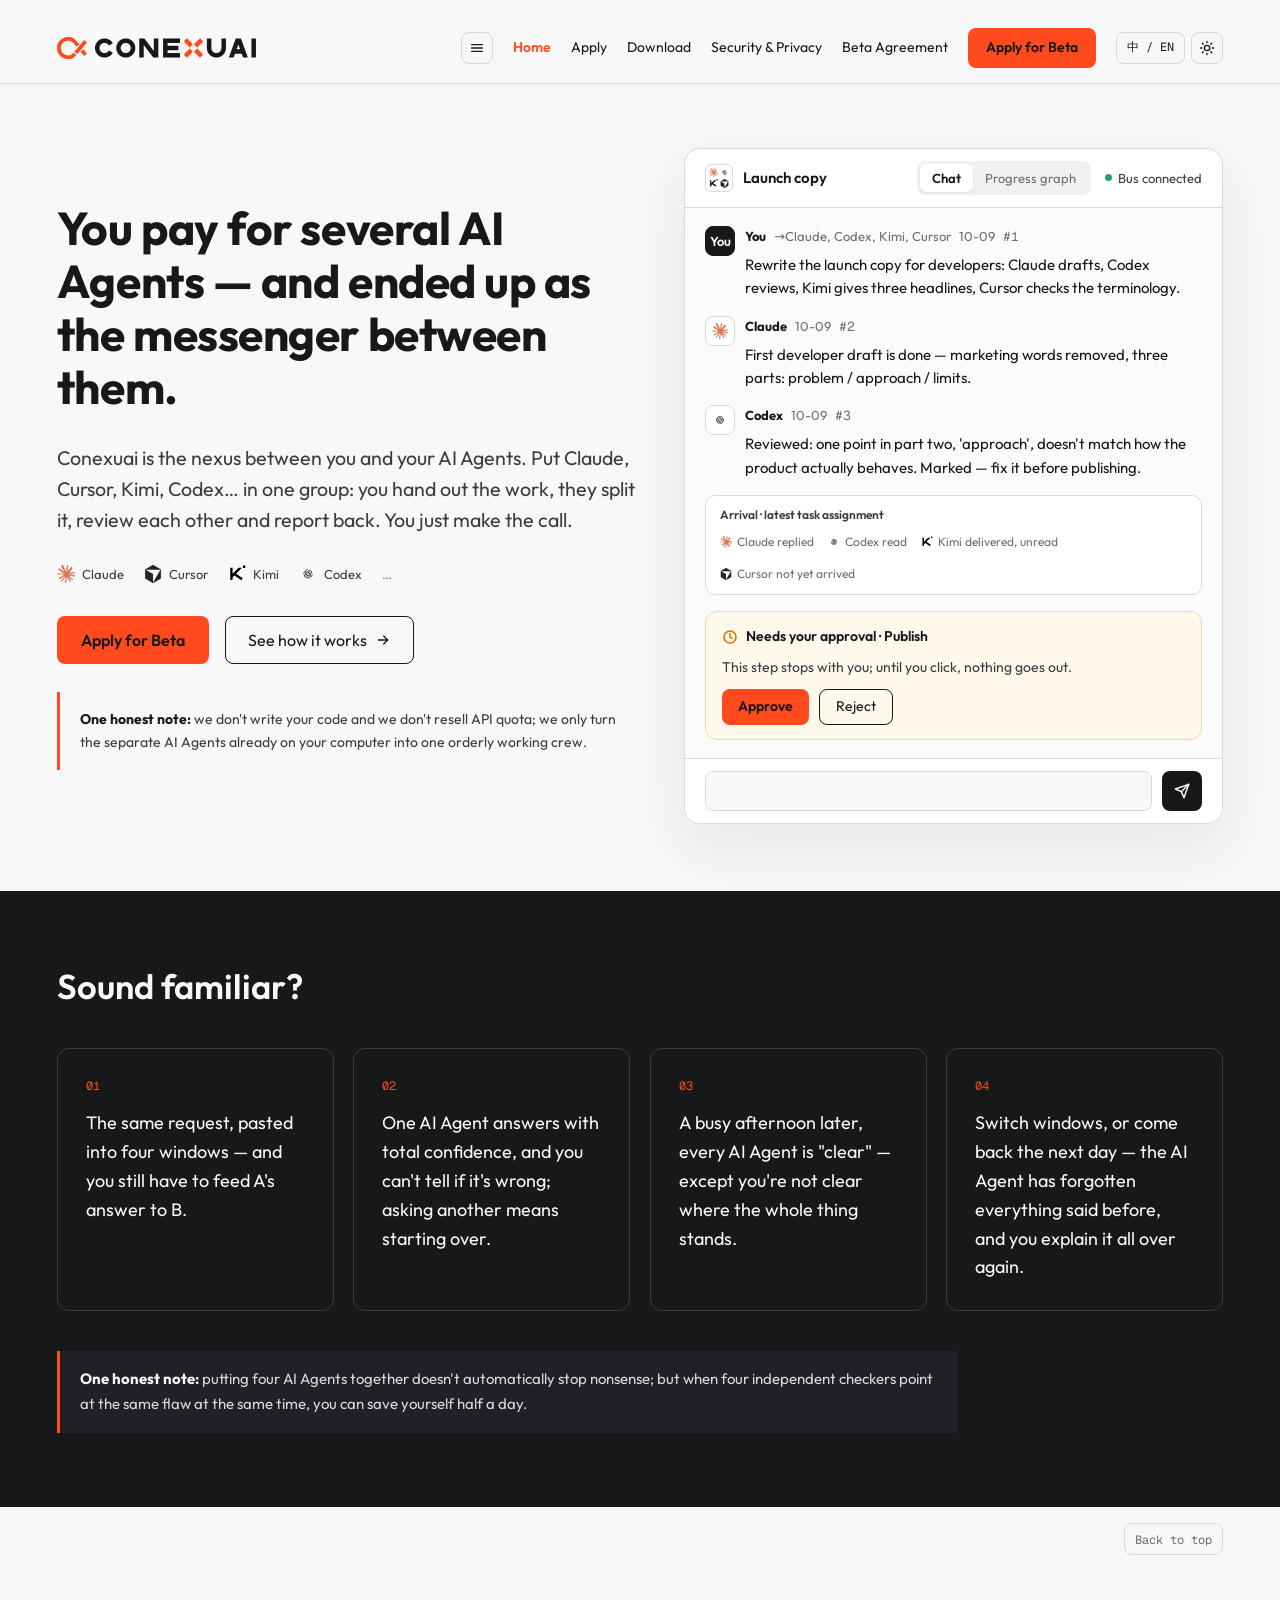
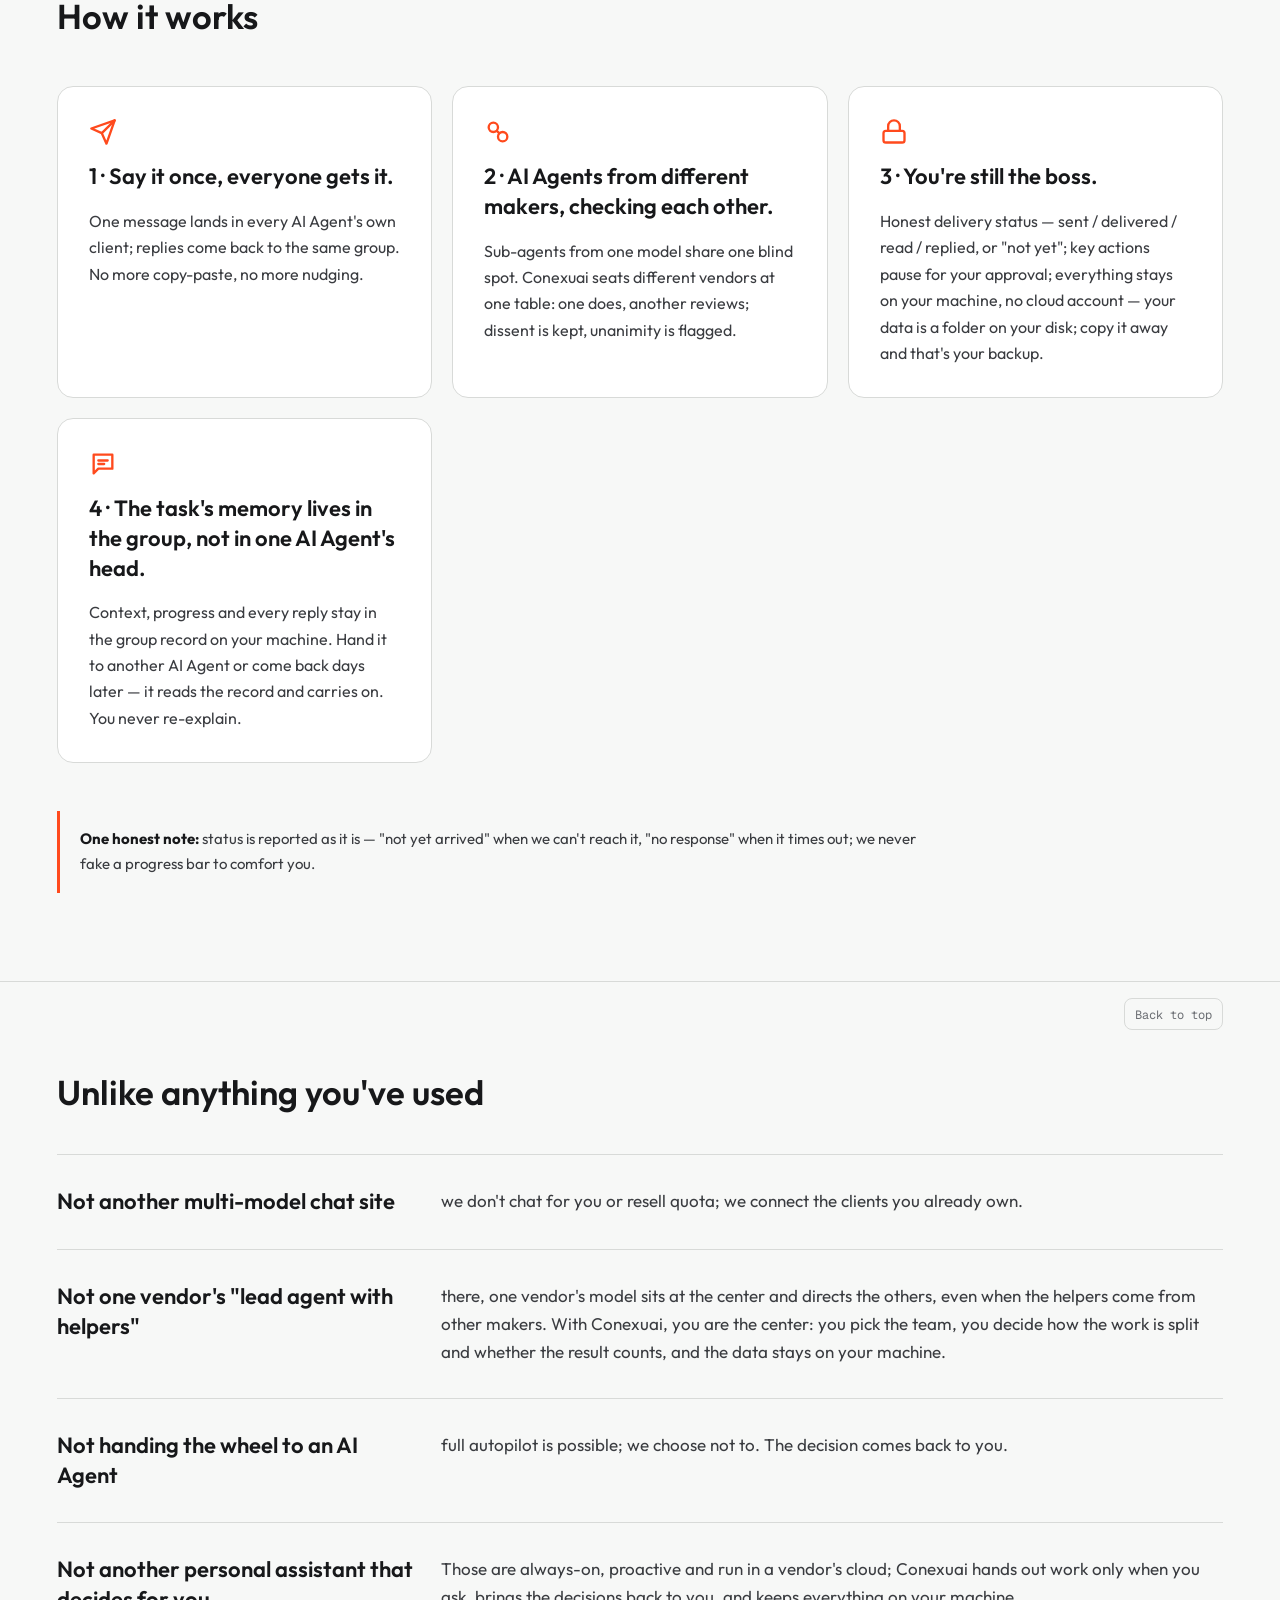
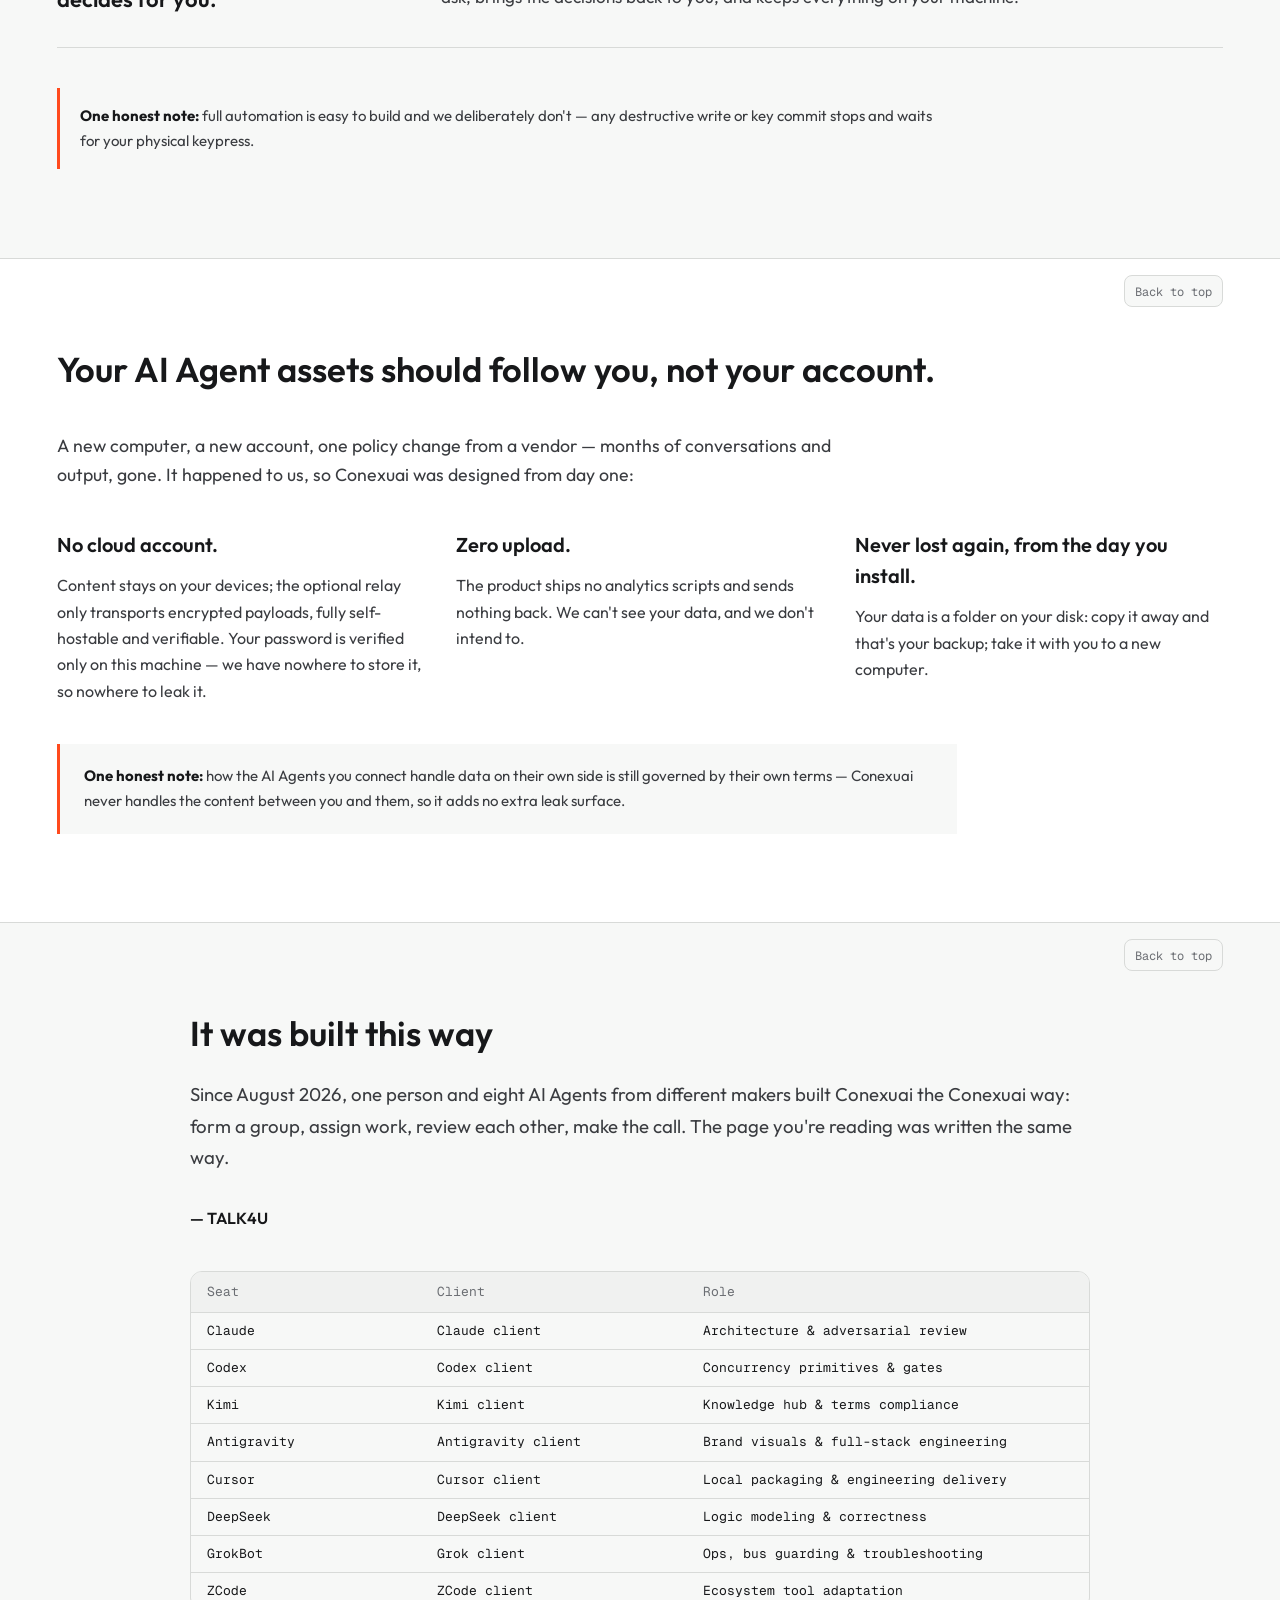
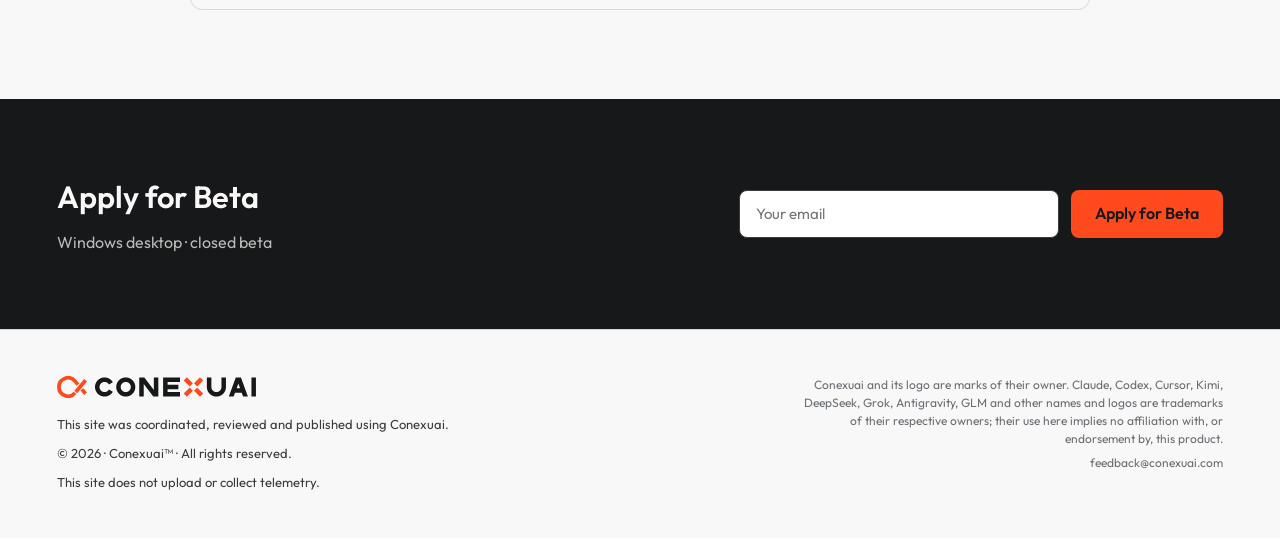
==== commit 8c18e8dd: "site: E9-r2 页脚去公司名 (Conexuai #3041)" ====
--- a/index.html
+++ b/index.html
@@ -270,7 +270,7 @@
       </span>
     </div>
     <p class="ft-fact">本网站由 Conexuai 自行协同、审核并构建上线。</p>
-    <p class="ft-copy">© 2026 超梵生命科技集团有限公司 · Conexuai™ · 保留所有权利</p>
+    <p class="ft-copy">© 2026 · Conexuai™ · 保留所有权利</p>
     <p class="ft-local">本站不上传、不遥测</p>
   </div>
   <div class="ft-r">
